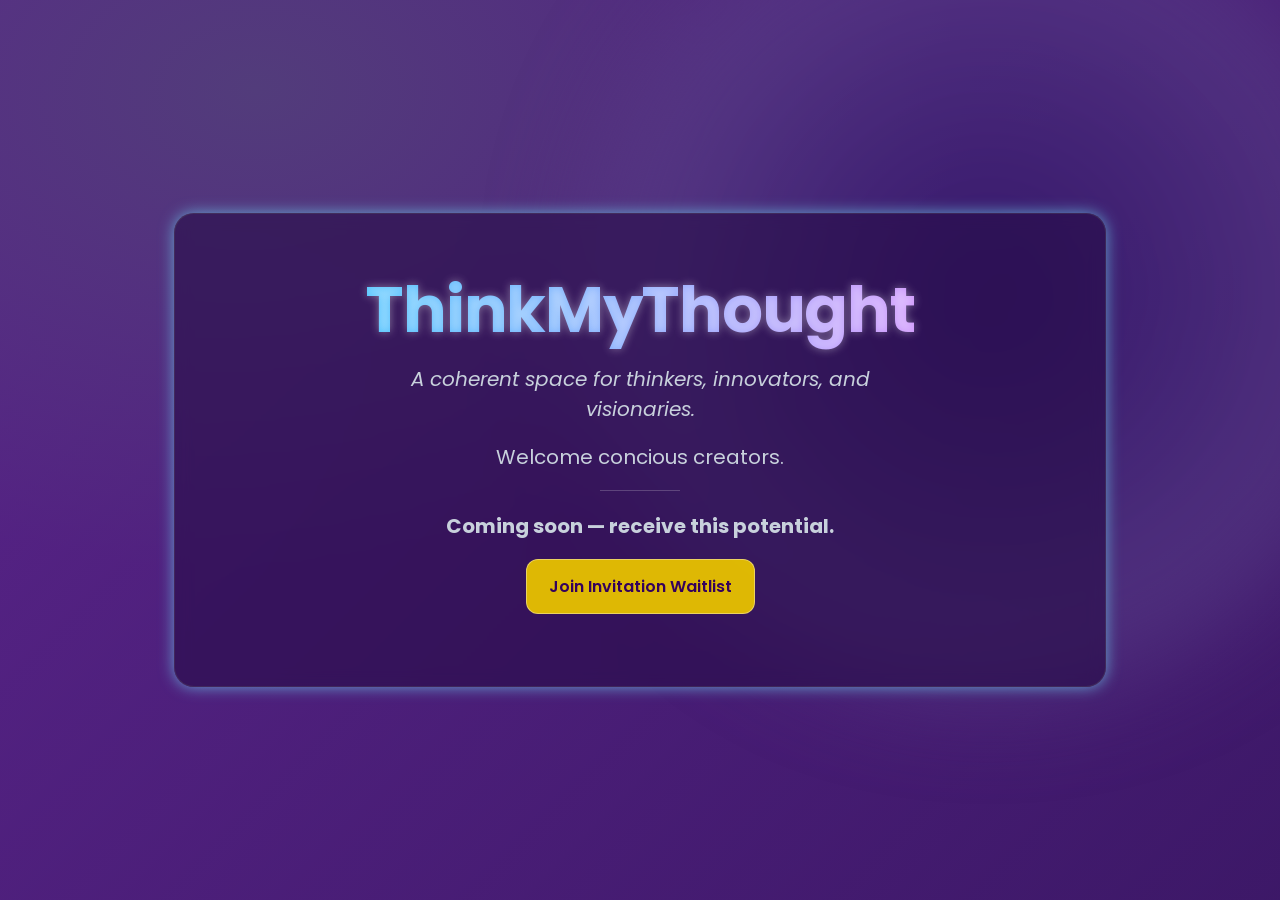
==== index.html @ 5a59f05a "Add files via upload" ====
<!doctype html>
<html lang="en">
<head>
  <meta charset="utf-8" />
  <meta name="viewport" content="width=device-width, initial-scale=1" />
  <title>ThinkMyThought — Coming Soon</title>
  <link href="https://fonts.googleapis.com/css2?family=Poppins:wght@400;500;600;700&display=swap" rel="stylesheet">

  <!-- Basic SEO -->
  <meta name="description" content="ThinkMyThought — An exclusive platform for thinkers, innovators, and visionaries. Early access is limited to the first 50 — by invitation only." />
  <meta name="robots" content="index,follow" />

  <!-- Social share -->
  <meta property="og:title" content="ThinkMyThought — Coming Soon" />
  <meta property="og:description" content="Early access is limited to the first 50 — by invitation only." />
  <meta property="og:type" content="website" />
  <meta property="og:image" content="https://i.postimg.cc/BbwH3PB2/TMT.png" /> <!-- Optional: add absolute URL to a preview image -->
  <meta property="og:image:alt" content="Image of ThinkMyThought">
  <meta property="og:url" content="" />

  <meta name="twitter:card" content="summary_large_image" />
  <meta name="twitter:title" content="ThinkMyThought — Coming Soon" />
  <meta name="twitter:description" content="Early access is limited to the first 50 — by invitation only." />
  <meta name="twitter:image" content="https://i.postimg.cc/Dyv9Dktw/Screen-Shot-2025-10-17-at-4-51-53-PM-Medium.jpg" />

  <style>
    :root{
      --bg1:#b157ff; --bg2:rgb(88, 48, 149); --text:#f6f7fb; --muted:#c8d1dc; --btn:#ffffff; --btnText:#0d1723; --btnHover:#e6e9ef;
    }
    *{box-sizing:border-box
    }
    html,body{height:100%}
    body{
      margin:0;
      font-family: 'Poppins', ui-sans-serif, system-ui, -apple-system, Segoe UI, Roboto, Helvetica, Arial, "Apple Color Emoji","Segoe UI Emoji";
      /*font-family: ui-sans-serif, system-ui, -apple-system, Segoe UI, Roboto, Helvetica, Arial, "Apple Color Emoji","Segoe UI Emoji";*/
      color:var(--text);
      background: radial-gradient(1200px 800px at 20% 10%, #523c7b 0%, rgba(47, 12, 81, 0.666) 60%),
                  linear-gradient(135deg, var(--bg1) 0%, var(--bg2) 100%);
      display:flex; align-items:center; justify-content:center;
    }
    .container{
      width:100%; max-width:980px; padding:24px;
    }
    .card{
      padding: clamp(28px, 6vw, 56px);
      border-radius: 20px;
      background: rgba(37, 12, 69, 0.572);
      backdrop-filter: blur(8px);
      border: 1px solid rgba(94, 94, 94, 0.278);
      box-shadow: 0 0 15px #6cc7ebc7;
      text-align:center;
      position: relative;
      z-index: 1;
    }
    h1{
      margin:0 0 14px; font-size: clamp(34px, 6vw, 64px); line-height:1.1; letter-spacing:-0.02em;
    }
    p.lead{
      margin:10px auto 18px; max-width: 44ch; font-size: clamp(16px, 2.5vw, 20px); color:var(--muted);
    }
    .divider{
      width: 80px; height:1px; background: rgba(255,255,255,0.2);
      margin: 16px auto 20px;
    }
    .cta{
      display:inline-block;
      padding:14px 22px;
      border-radius: 12px;
      color: rgb(52, 1, 92);
      background: rgba(231, 193, 2, 0.957);
      border: solid 0.5px rgba(255, 255, 255, 0.366);
      font-weight: 600;
      text-decoration: none;
      transition: transform .08s ease, background .2s ease, box-shadow .2s ease;
    }
    .cta:hover{ transform: translateY(-1px); color: rgb(255, 255, 255); filter: brightness(1.12) }
    .cta:active{ transform: translateY(0) }

    .foot{
      margin-top:24px; font-size:14px; color:var(--muted);
    }
    .foot a{ color:#cfe3ff; text-decoration:none }
    .foot a:hover{ text-decoration:underline }

    /* Accessibility prefers-reduced-motion */
    @media (prefers-reduced-motion:no-preference){
      .glow{
        position: absolute; inset: 0; overflow: hidden; pointer-events:none;
      }
      .glow::before{
        content:""; position:absolute; width:800px; height:800px; border-radius:50%;
        background: radial-gradient(closest-side, rgba(43, 19, 100, 0.704), rgba(93, 66, 139, 0.648));
        top:-110px; right:-110px; filter: blur(50px);
        animation: float 12s ease-in-out infinite alternate;

      }
      @keyframes float{
        0%{ transform: translateY(0) translateX(0) }
        100%{ transform: translateY(20px) translateX(-20px) }
      }
    }
    .gradient-text {
        background: linear-gradient(90deg, rgb(44, 206, 255), #ea85fc); 
        -webkit-background-clip: text;  
        -webkit-text-fill-color: transparent; 
        text-shadow: 0 0 10px rgba(255, 255, 255, 0.392);
        padding: 5px;
    }

  </style>
</head>
<body>
  <div class="glow" aria-hidden="true"></div>
  <main class="container">
    <section class="card" role="region" aria-label="Coming soon announcement">
      <h1 class="gradient-text">ThinkMyThought</h1>
      <p class="lead"><em>A coherent space for thinkers, innovators, and visionaries.</em></p>
      <p class="lead">Welcome concious creators.</p>
      <div class="divider" aria-hidden="true"></div>
      <p class="lead"><strong>Coming soon — receive this potential.</strong></p>

      <!-- Replace the href below with your Google Form link -->
      <p style="margin-top:18px">
        <!--<a class="cta" href="https://docs.google.com/forms/d/e/1FAIpQLSehWzH2MtpFh5lKI_5cXyWVTKaZggDwBN5LE76YoO-Uet309w/viewform" -->
            <a class="cta" href="https://forms.gle/6zV71tjEDRGp7ACj6"
          target="_blank" rel="noopener">
          Join Invitation Waitlist</a>
      </p>
    </section>
  </main>
</body>
</html>
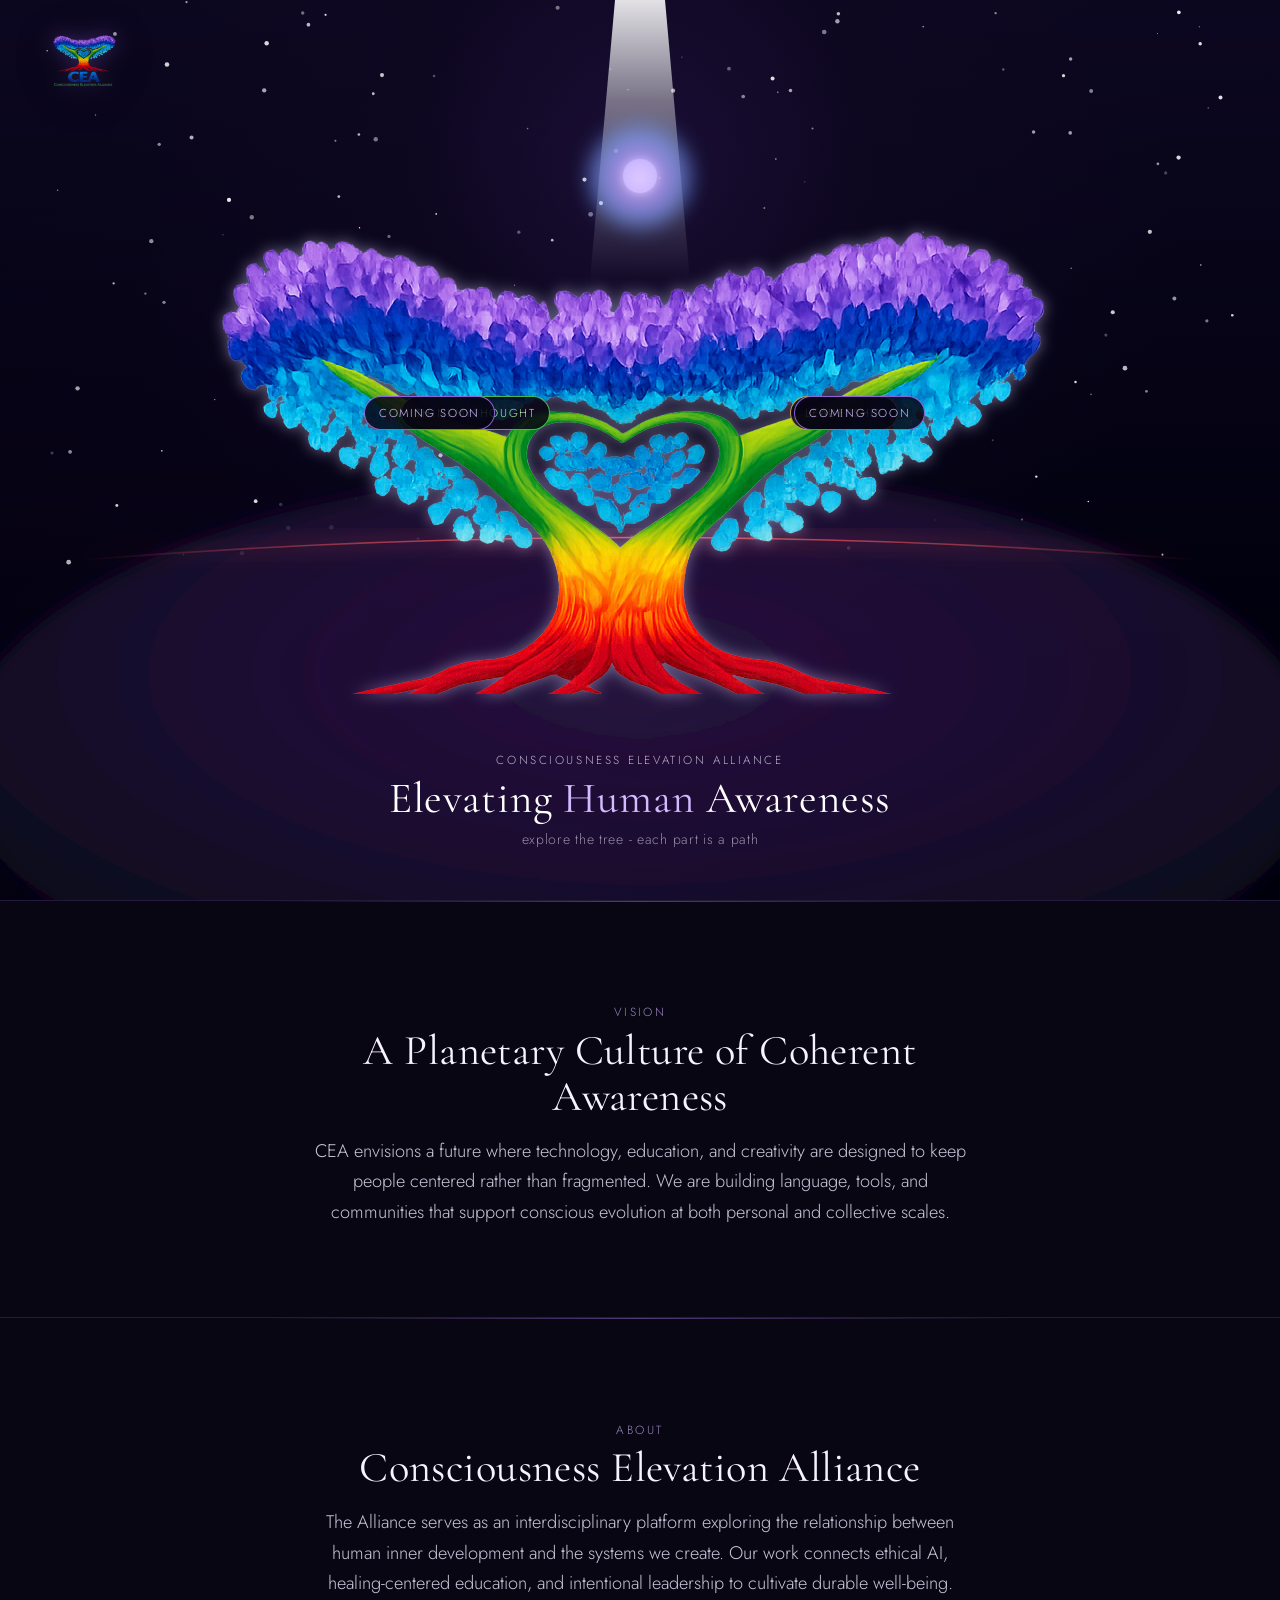
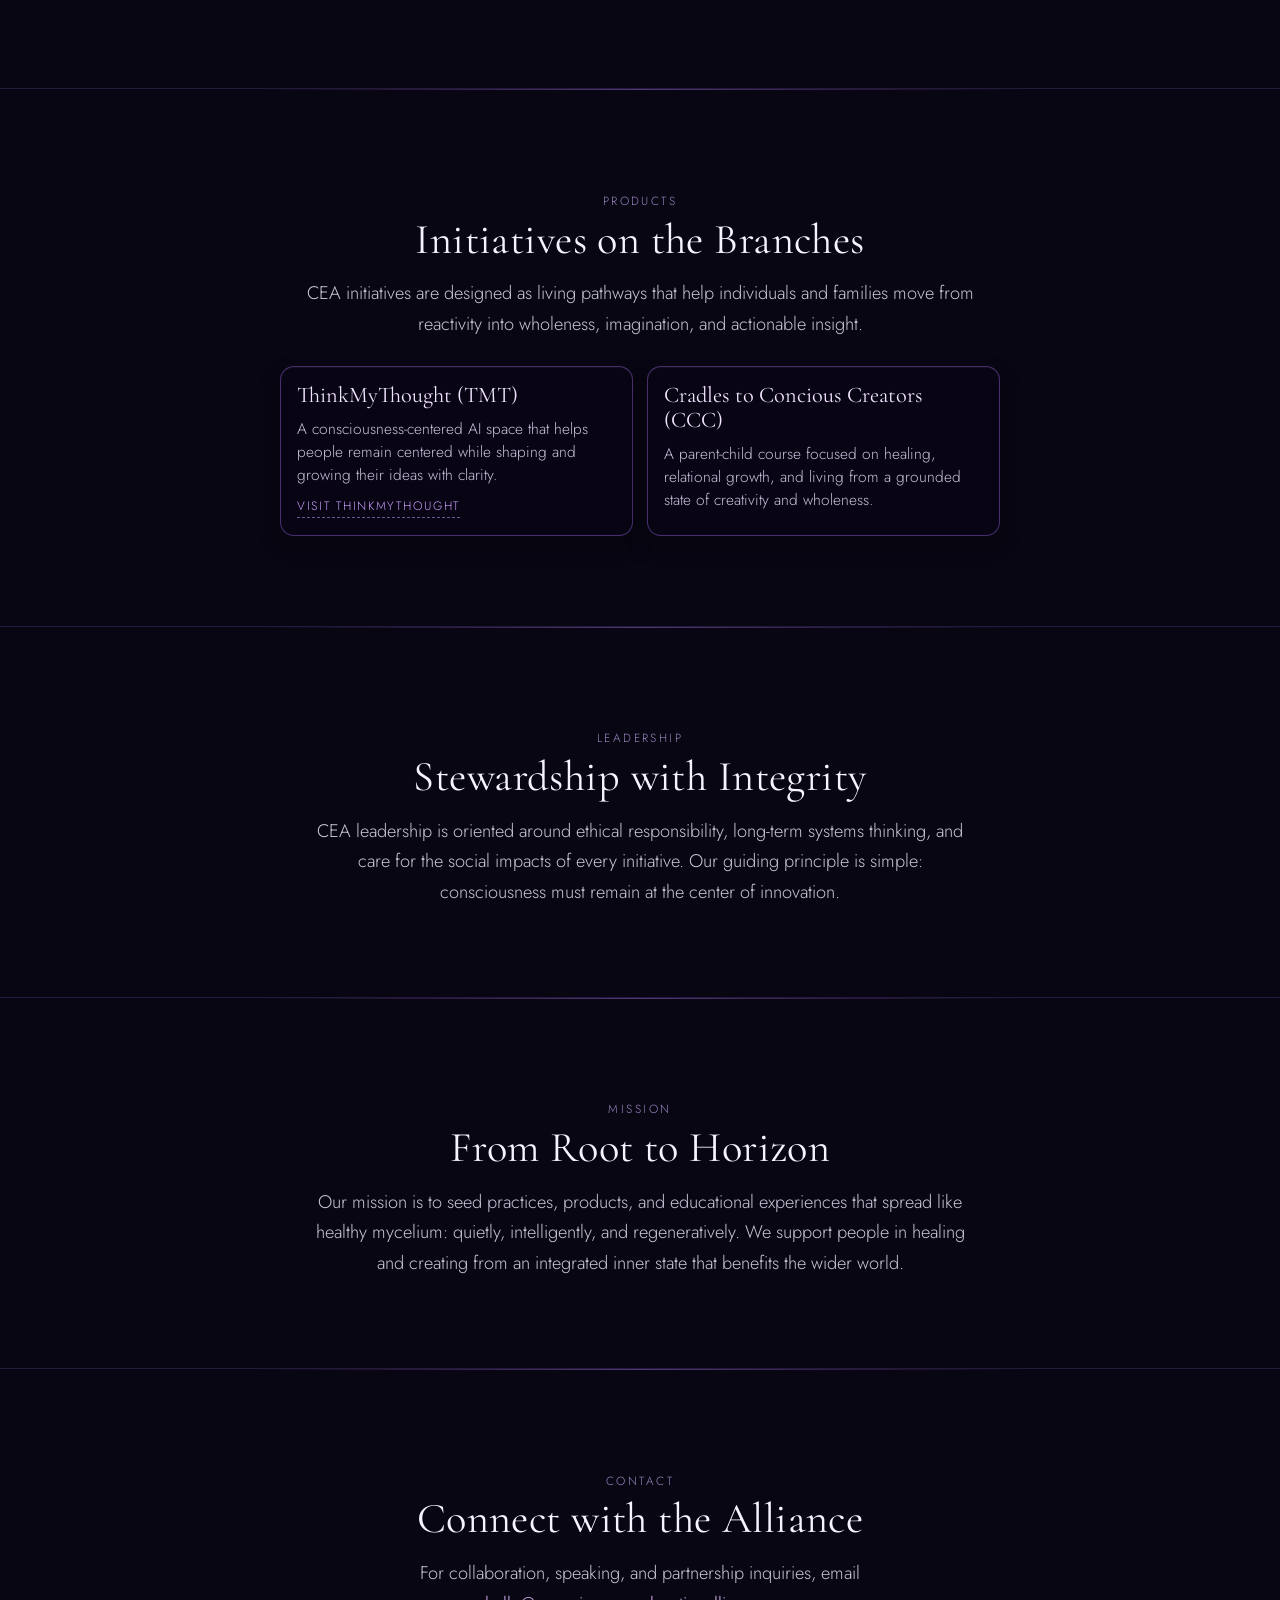
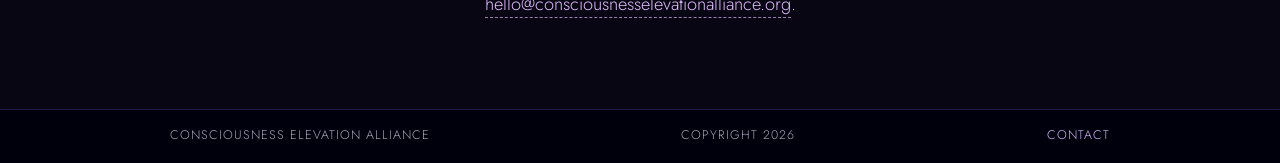
==== commit 9fbfee91: "Initial site commit" ====
--- a/index.html
+++ b/index.html
@@ -3,131 +3,905 @@
 <head>
   <meta charset="utf-8" />
   <meta name="viewport" content="width=device-width, initial-scale=1" />
-  <title>ThinkMyThought — Coming Soon</title>
-  <link href="https://fonts.googleapis.com/css2?family=Poppins:wght@400;500;600;700&display=swap" rel="stylesheet">
-
-  <!-- Basic SEO -->
-  <meta name="description" content="ThinkMyThought — An exclusive platform for thinkers, innovators, and visionaries. Early access is limited to the first 50 — by invitation only." />
+  <title>Consciousness Elevation Alliance</title>
+  <meta name="description" content="Consciousness Elevation Alliance - elevating human awareness through conscious systems, healing education, and ethical innovation." />
   <meta name="robots" content="index,follow" />
-
-  <!-- Social share -->
-  <meta property="og:title" content="ThinkMyThought — Coming Soon" />
-  <meta property="og:description" content="Early access is limited to the first 50 — by invitation only." />
-  <meta property="og:type" content="website" />
-  <meta property="og:image" content="https://i.postimg.cc/BbwH3PB2/TMT.png" /> <!-- Optional: add absolute URL to a preview image -->
-  <meta property="og:image:alt" content="Image of ThinkMyThought">
-  <meta property="og:url" content="" />
-
-  <meta name="twitter:card" content="summary_large_image" />
-  <meta name="twitter:title" content="ThinkMyThought — Coming Soon" />
-  <meta name="twitter:description" content="Early access is limited to the first 50 — by invitation only." />
-  <meta name="twitter:image" content="https://i.postimg.cc/Dyv9Dktw/Screen-Shot-2025-10-17-at-4-51-53-PM-Medium.jpg" />
-
+  <link rel="preconnect" href="https://fonts.googleapis.com" />
+  <link rel="preconnect" href="https://fonts.gstatic.com" crossorigin />
+  <link href="https://fonts.googleapis.com/css2?family=Cormorant+Garamond:wght@300;400;500&amp;family=Jost:wght@200;300;400&amp;display=swap" rel="stylesheet" />
   <style>
-    :root{
-      --bg1:#b157ff; --bg2:rgb(88, 48, 149); --text:#f6f7fb; --muted:#c8d1dc; --btn:#ffffff; --btnText:#0d1723; --btnHover:#e6e9ef;
-    }
-    *{box-sizing:border-box
-    }
-    html,body{height:100%}
-    body{
-      margin:0;
-      font-family: 'Poppins', ui-sans-serif, system-ui, -apple-system, Segoe UI, Roboto, Helvetica, Arial, "Apple Color Emoji","Segoe UI Emoji";
-      /*font-family: ui-sans-serif, system-ui, -apple-system, Segoe UI, Roboto, Helvetica, Arial, "Apple Color Emoji","Segoe UI Emoji";*/
-      color:var(--text);
-      background: radial-gradient(1200px 800px at 20% 10%, #523c7b 0%, rgba(47, 12, 81, 0.666) 60%),
-                  linear-gradient(135deg, var(--bg1) 0%, var(--bg2) 100%);
-      display:flex; align-items:center; justify-content:center;
-    }
-    .container{
-      width:100%; max-width:980px; padding:24px;
-    }
-    .card{
-      padding: clamp(28px, 6vw, 56px);
-      border-radius: 20px;
-      background: rgba(37, 12, 69, 0.572);
-      backdrop-filter: blur(8px);
-      border: 1px solid rgba(94, 94, 94, 0.278);
-      box-shadow: 0 0 15px #6cc7ebc7;
-      text-align:center;
+    :root {
+      --space-black: #00000c;
+      --space-purple: #0c0720;
+      --section-bg: #080612;
+      --text-soft: rgba(238, 234, 255, 0.84);
+      --text-dim: rgba(239, 235, 255, 0.58);
+      --label-purple: rgba(208, 178, 255, 0.74);
+      --line-soft: rgba(168, 122, 242, 0.36);
+      --tooltip-bg: rgba(6, 3, 18, 0.92);
+      --tooltip-border: rgba(162, 111, 245, 0.72);
+    }
+
+    * {
+      box-sizing: border-box;
+    }
+
+    html {
+      scroll-behavior: smooth;
+    }
+
+    body {
+      margin: 0;
+      color: #f7f5ff;
+      font-family: "Jost", "Segoe UI", sans-serif;
+      font-weight: 300;
+      background: var(--space-black);
+      overflow-x: hidden;
+    }
+
+    a {
+      color: inherit;
+      text-decoration: none;
+    }
+
+    .hero {
       position: relative;
+      min-height: 100svh;
+      background:
+        radial-gradient(circle at 50% 18%, rgba(38, 20, 70, 0.62) 0%, rgba(16, 8, 35, 0.48) 24%, rgba(0, 0, 12, 0) 56%),
+        radial-gradient(circle at 15% 82%, rgba(30, 8, 50, 0.2) 0%, rgba(0, 0, 12, 0) 44%),
+        linear-gradient(180deg, var(--space-purple) 0%, var(--space-black) 74%);
+      isolation: isolate;
+    }
+
+    .hero-svg {
+      position: absolute;
+      inset: 0;
+      width: 100%;
+      height: 100%;
+      display: block;
       z-index: 1;
     }
-    h1{
-      margin:0 0 14px; font-size: clamp(34px, 6vw, 64px); line-height:1.1; letter-spacing:-0.02em;
-    }
-    p.lead{
-      margin:10px auto 18px; max-width: 44ch; font-size: clamp(16px, 2.5vw, 20px); color:var(--muted);
-    }
-    .divider{
-      width: 80px; height:1px; background: rgba(255,255,255,0.2);
-      margin: 16px auto 20px;
-    }
-    .cta{
-      display:inline-block;
-      padding:14px 22px;
+
+    .hero-logo {
+      position: absolute;
+      left: clamp(0.9rem, 2.4vw, 1.7rem);
+      top: clamp(0.9rem, 2.2vw, 1.5rem);
+      width: clamp(74px, 10vw, 116px);
+      height: auto;
+      z-index: 7;
+      filter:
+        drop-shadow(0 0 10px rgba(170, 120, 255, 0.36))
+        drop-shadow(0 8px 22px rgba(0, 0, 0, 0.5));
+      opacity: 0.9;
+      pointer-events: none;
+      user-select: none;
+    }
+
+    #stars circle {
+      fill: #ffffff;
+    }
+
+    .star-twinkle {
+      animation: twinkle 5.2s ease-in-out infinite;
+    }
+
+    @keyframes twinkle {
+      0%,
+      100% {
+        opacity: 0.28;
+      }
+      50% {
+        opacity: 0.94;
+      }
+    }
+
+    .zone {
+      cursor: pointer;
+      outline: none;
+    }
+
+    .zone-hit {
+      fill: rgba(255, 255, 255, 0.001);
+      pointer-events: all;
+    }
+
+    .zone-ring {
+      fill: none;
+      stroke: var(--zone-color, #ffffff);
+      stroke-width: 2;
+      stroke-dasharray: 5 6;
+      opacity: 0;
+      transition: opacity 240ms ease;
+      pointer-events: none;
+    }
+
+    .zone-label {
+      font-family: "Jost", "Segoe UI", sans-serif;
+      font-size: 14px;
+      font-weight: 300;
+      letter-spacing: 0.24em;
+      fill: var(--zone-color, #ffffff);
+      opacity: 0;
+      transition: opacity 240ms ease;
+      pointer-events: none;
+      text-transform: uppercase;
+      text-anchor: middle;
+    }
+
+    .zone.is-active .zone-ring,
+    .zone.is-active .zone-label,
+    .zone:hover .zone-ring,
+    .zone:hover .zone-label,
+    .zone:focus-visible .zone-ring,
+    .zone:focus-visible .zone-label {
+      opacity: 0.95;
+    }
+
+    .zone-tooltip {
+      position: absolute;
+      z-index: 5;
+      width: min(280px, calc(100vw - 2rem));
+      padding: 0.72rem 0.85rem 0.86rem;
       border-radius: 12px;
-      color: rgb(52, 1, 92);
-      background: rgba(231, 193, 2, 0.957);
-      border: solid 0.5px rgba(255, 255, 255, 0.366);
-      font-weight: 600;
-      text-decoration: none;
-      transition: transform .08s ease, background .2s ease, box-shadow .2s ease;
-    }
-    .cta:hover{ transform: translateY(-1px); color: rgb(255, 255, 255); filter: brightness(1.12) }
-    .cta:active{ transform: translateY(0) }
-
-    .foot{
-      margin-top:24px; font-size:14px; color:var(--muted);
-    }
-    .foot a{ color:#cfe3ff; text-decoration:none }
-    .foot a:hover{ text-decoration:underline }
-
-    /* Accessibility prefers-reduced-motion */
-    @media (prefers-reduced-motion:no-preference){
-      .glow{
-        position: absolute; inset: 0; overflow: hidden; pointer-events:none;
-      }
-      .glow::before{
-        content:""; position:absolute; width:800px; height:800px; border-radius:50%;
-        background: radial-gradient(closest-side, rgba(43, 19, 100, 0.704), rgba(93, 66, 139, 0.648));
-        top:-110px; right:-110px; filter: blur(50px);
-        animation: float 12s ease-in-out infinite alternate;
-
-      }
-      @keyframes float{
-        0%{ transform: translateY(0) translateX(0) }
-        100%{ transform: translateY(20px) translateX(-20px) }
-      }
-    }
-    .gradient-text {
-        background: linear-gradient(90deg, rgb(44, 206, 255), #ea85fc); 
-        -webkit-background-clip: text;  
-        -webkit-text-fill-color: transparent; 
-        text-shadow: 0 0 10px rgba(255, 255, 255, 0.392);
-        padding: 5px;
-    }
-
+      border: 1px solid var(--tooltip-border);
+      background: var(--tooltip-bg);
+      box-shadow:
+        0 0 0 1px rgba(232, 214, 255, 0.08),
+        0 14px 34px rgba(0, 0, 0, 0.45);
+      backdrop-filter: blur(6px);
+      opacity: 0;
+      pointer-events: none;
+      transform: translate3d(-9999px, -9999px, 0);
+      transition: opacity 190ms ease;
+    }
+
+    .zone-tooltip.is-visible {
+      opacity: 1;
+    }
+
+    .zone-tooltip-title {
+      margin: 0;
+      color: #ead5ff;
+      font-size: 0.78rem;
+      letter-spacing: 0.2em;
+      text-transform: uppercase;
+    }
+
+    .zone-tooltip-copy {
+      margin: 0.42rem 0 0;
+      color: var(--text-soft);
+      font-size: 0.94rem;
+      line-height: 1.4;
+    }
+
+    .branch-pills {
+      position: absolute;
+      left: 50%;
+      top: 44%;
+      width: min(920px, 100%);
+      transform: translate(-50%, -50%);
+      z-index: 4;
+      pointer-events: none;
+    }
+
+    .branch-pill {
+      position: absolute;
+      display: inline-flex;
+      align-items: center;
+      justify-content: center;
+      min-height: 34px;
+      padding: 0 14px;
+      border-radius: 999px;
+      background: rgba(8, 5, 20, 0.86);
+      font-size: 0.72rem;
+      letter-spacing: 0.14em;
+      text-transform: uppercase;
+      white-space: nowrap;
+      pointer-events: auto;
+      transition:
+        transform 210ms ease,
+        box-shadow 210ms ease,
+        border-color 210ms ease;
+    }
+
+    .branch-pill:hover,
+    .branch-pill:focus-visible {
+      transform: translateY(-1px);
+      box-shadow: 0 8px 20px rgba(43, 26, 72, 0.42);
+      outline: none;
+    }
+
+    .pill-tmt {
+      left: 24%;
+      top: 30%;
+      border: 1px solid rgba(85, 204, 85, 0.88);
+      color: #abf3ab;
+    }
+
+    .pill-left-soon {
+      left: 20%;
+      top: 46%;
+      border: 1px solid rgba(174, 117, 255, 0.8);
+      color: #dbc4ff;
+    }
+
+    .pill-leadership {
+      right: 22%;
+      top: 32%;
+      border: 1px solid rgba(221, 170, 68, 0.9);
+      color: #f2d599;
+    }
+
+    .pill-right-soon {
+      right: 19%;
+      top: 48%;
+      border: 1px solid rgba(174, 117, 255, 0.8);
+      color: #dbc4ff;
+    }
+
+    .hero-copy {
+      position: absolute;
+      left: 50%;
+      bottom: clamp(1.5rem, 5vw, 3.2rem);
+      width: min(900px, calc(100vw - 2rem));
+      text-align: center;
+      transform: translateX(-50%);
+      z-index: 4;
+    }
+
+    .hero-kicker {
+      margin: 0;
+      color: rgba(238, 232, 255, 0.76);
+      font-size: 0.73rem;
+      font-weight: 300;
+      letter-spacing: 0.22em;
+      text-transform: uppercase;
+    }
+
+    .hero-title {
+      margin: 0.46rem 0 0;
+      font-family: "Cormorant Garamond", "Times New Roman", serif;
+      font-weight: 400;
+      font-size: clamp(2rem, 5.4vw, 2.7rem);
+      letter-spacing: 0.02em;
+      color: #ffffff;
+      line-height: 1.05;
+    }
+
+    .hero-title-accent {
+      color: #d4bbff;
+    }
+
+    .hero-hint {
+      margin: 0.48rem 0 0;
+      color: var(--text-dim);
+      font-size: 0.88rem;
+      letter-spacing: 0.05em;
+      text-transform: lowercase;
+    }
+
+    .mobile-tree-menu {
+      display: none;
+      position: absolute;
+      left: 0;
+      right: 0;
+      bottom: 0;
+      z-index: 6;
+      padding: 0.8rem 0.8rem 1rem;
+      background: linear-gradient(180deg, rgba(0, 0, 12, 0), rgba(0, 0, 12, 0.84) 28%, rgba(0, 0, 12, 0.92) 100%);
+      overflow-x: auto;
+      gap: 0.6rem;
+      justify-content: flex-start;
+      scrollbar-width: thin;
+    }
+
+    .mobile-tree-menu a {
+      flex: 0 0 auto;
+      display: inline-flex;
+      align-items: center;
+      justify-content: center;
+      min-height: 34px;
+      padding: 0 11px;
+      border-radius: 999px;
+      border: 1px solid rgba(186, 136, 255, 0.62);
+      background: rgba(10, 5, 22, 0.88);
+      color: #e4ccff;
+      font-size: 0.68rem;
+      font-weight: 300;
+      letter-spacing: 0.2em;
+      text-transform: uppercase;
+      white-space: nowrap;
+    }
+
+    main {
+      position: relative;
+      z-index: 2;
+      background: var(--section-bg);
+    }
+
+    .content-section {
+      position: relative;
+      padding: clamp(3.6rem, 8vw, 6.6rem) 1.25rem clamp(3.2rem, 7vw, 6rem);
+      border-top: 1px solid rgba(130, 88, 201, 0.24);
+      opacity: 0;
+      transform: translateY(22px);
+      transition:
+        opacity 560ms ease,
+        transform 560ms ease;
+    }
+
+    .content-section::before {
+      content: "";
+      position: absolute;
+      left: 50%;
+      top: 0;
+      width: min(760px, calc(100vw - 2rem));
+      height: 1px;
+      transform: translateX(-50%);
+      background: linear-gradient(90deg, rgba(182, 128, 255, 0), rgba(182, 128, 255, 0.42), rgba(182, 128, 255, 0));
+    }
+
+    .content-section.is-visible {
+      opacity: 1;
+      transform: translateY(0);
+    }
+
+    .section-inner {
+      max-width: 720px;
+      margin: 0 auto;
+      text-align: center;
+    }
+
+    .section-label {
+      margin: 0;
+      color: var(--label-purple);
+      font-size: 0.74rem;
+      font-weight: 300;
+      letter-spacing: 0.21em;
+      text-transform: uppercase;
+    }
+
+    .section-heading {
+      margin: 0.48rem 0 0;
+      font-family: "Cormorant Garamond", "Times New Roman", serif;
+      font-size: clamp(2rem, 4.1vw, 2.65rem);
+      font-weight: 400;
+      letter-spacing: 0.01em;
+      color: #f7f2ff;
+      line-height: 1.08;
+    }
+
+    .section-copy {
+      margin: 1rem auto 0;
+      color: var(--text-soft);
+      max-width: 42rem;
+      font-size: clamp(1.02rem, 2.2vw, 1.14rem);
+      line-height: 1.68;
+    }
+
+    .products-grid {
+      margin-top: 1.65rem;
+      display: grid;
+      grid-template-columns: repeat(2, minmax(0, 1fr));
+      gap: 0.9rem;
+      text-align: left;
+    }
+
+    .product-card {
+      border: 1px solid rgba(157, 108, 234, 0.42);
+      background: rgba(9, 5, 21, 0.78);
+      border-radius: 14px;
+      padding: 1rem 1rem 1.08rem;
+      box-shadow:
+        inset 0 1px 0 rgba(255, 255, 255, 0.04),
+        0 10px 22px rgba(0, 0, 0, 0.28);
+    }
+
+    .product-card h3 {
+      margin: 0;
+      font-family: "Cormorant Garamond", "Times New Roman", serif;
+      font-weight: 400;
+      color: #f2e4ff;
+      font-size: 1.4rem;
+      line-height: 1.1;
+    }
+
+    .product-card p {
+      margin: 0.58rem 0 0;
+      color: rgba(236, 230, 255, 0.84);
+      font-size: 0.97rem;
+      line-height: 1.5;
+    }
+
+    .product-link {
+      display: inline-block;
+      margin-top: 0.66rem;
+      color: #caa1ff;
+      font-size: 0.76rem;
+      letter-spacing: 0.14em;
+      text-transform: uppercase;
+      border-bottom: 1px dashed rgba(206, 161, 255, 0.54);
+      padding-bottom: 0.1rem;
+    }
+
+    .contact-link {
+      color: #e0bbff;
+      border-bottom: 1px dashed rgba(224, 187, 255, 0.68);
+    }
+
+    footer {
+      background: var(--space-black);
+      border-top: 1px solid rgba(117, 74, 191, 0.32);
+      padding: 1rem 1.2rem 1.2rem;
+    }
+
+    .footer-inner {
+      max-width: 940px;
+      margin: 0 auto;
+      display: flex;
+      gap: 0.5rem;
+      align-items: center;
+      justify-content: space-between;
+      flex-wrap: wrap;
+      color: rgba(236, 229, 255, 0.72);
+      font-size: 0.78rem;
+      letter-spacing: 0.08em;
+      text-transform: uppercase;
+    }
+
+    .footer-inner a {
+      color: #d8b6ff;
+    }
+
+    @media (max-width: 980px) {
+      .branch-pills {
+        top: 43%;
+      }
+
+      .pill-tmt {
+        left: 18%;
+      }
+
+      .pill-left-soon {
+        left: 12%;
+      }
+
+      .pill-leadership {
+        right: 16%;
+      }
+
+      .pill-right-soon {
+        right: 11%;
+      }
+    }
+
+    @media (max-width: 860px) {
+      .mobile-tree-menu {
+        display: flex;
+      }
+
+      .branch-pills {
+        display: none;
+      }
+
+      .zone-tooltip {
+        display: none;
+      }
+
+      .zone {
+        pointer-events: none;
+      }
+
+      .hero-copy {
+        bottom: 5.5rem;
+      }
+
+      .hero-title {
+        font-size: clamp(1.7rem, 8vw, 2.2rem);
+      }
+    }
+
+    @media (max-width: 760px) {
+      .products-grid {
+        grid-template-columns: 1fr;
+      }
+    }
+
+    @media (prefers-reduced-motion: reduce) {
+      html {
+        scroll-behavior: auto;
+      }
+
+      .star-twinkle,
+      .content-section,
+      .zone-ring,
+      .zone-label,
+      .branch-pill,
+      .zone-tooltip {
+        animation: none !important;
+        transition: none !important;
+      }
+    }
   </style>
 </head>
 <body>
-  <div class="glow" aria-hidden="true"></div>
-  <main class="container">
-    <section class="card" role="region" aria-label="Coming soon announcement">
-      <h1 class="gradient-text">ThinkMyThought</h1>
-      <p class="lead"><em>A coherent space for thinkers, innovators, and visionaries.</em></p>
-      <p class="lead">Welcome concious creators.</p>
-      <div class="divider" aria-hidden="true"></div>
-      <p class="lead"><strong>Coming soon — receive this potential.</strong></p>
-
-      <!-- Replace the href below with your Google Form link -->
-      <p style="margin-top:18px">
-        <!--<a class="cta" href="https://docs.google.com/forms/d/e/1FAIpQLSehWzH2MtpFh5lKI_5cXyWVTKaZggDwBN5LE76YoO-Uet309w/viewform" -->
-            <a class="cta" href="https://forms.gle/6zV71tjEDRGp7ACj6"
-          target="_blank" rel="noopener">
-          Join Invitation Waitlist</a>
-      </p>
+  <section class="hero" id="top" aria-label="Consciousness tree navigation">
+    <img class="hero-logo" src="CEA_logo.png" alt="Consciousness Elevation Alliance logo" />
+    <svg class="hero-svg" viewBox="0 0 1200 900" role="img" aria-label="Cosmic tree representing Consciousness Elevation Alliance">
+      <defs>
+        <linearGradient id="beam-gradient" x1="0" y1="0" x2="0" y2="1">
+          <stop offset="0" stop-color="#ffffff" stop-opacity="0.88" />
+          <stop offset="0.36" stop-color="#ffffff" stop-opacity="0.42" />
+          <stop offset="1" stop-color="#ffffff" stop-opacity="0" />
+        </linearGradient>
+        <radialGradient id="earth-gradient" cx="50%" cy="35%" r="72%">
+          <stop offset="0" stop-color="#351a52" stop-opacity="0.68" />
+          <stop offset="0.52" stop-color="#1a0d30" stop-opacity="0.88" />
+          <stop offset="1" stop-color="#080310" stop-opacity="0.98" />
+        </radialGradient>
+        <linearGradient id="horizon-gradient" x1="0" y1="0" x2="1" y2="0">
+          <stop offset="0" stop-color="#ff3f57" stop-opacity="0" />
+          <stop offset="0.2" stop-color="#ff5a62" stop-opacity="0.44" />
+          <stop offset="0.5" stop-color="#ff5867" stop-opacity="0.86" />
+          <stop offset="0.8" stop-color="#ff5a62" stop-opacity="0.44" />
+          <stop offset="1" stop-color="#ff3f57" stop-opacity="0" />
+        </linearGradient>
+        <radialGradient id="crown-gradient" cx="50%" cy="52%" r="62%">
+          <stop offset="0" stop-color="#f7ebff" stop-opacity="0.98" />
+          <stop offset="0.36" stop-color="#b08fff" stop-opacity="0.86" />
+          <stop offset="0.72" stop-color="#6ca8ff" stop-opacity="0.68" />
+          <stop offset="1" stop-color="#6f5cff" stop-opacity="0" />
+        </radialGradient>
+        <filter id="soft-blur" x="-40%" y="-40%" width="180%" height="180%">
+          <feGaussianBlur stdDeviation="10" />
+        </filter>
+        <filter id="orb-glow" x="-80%" y="-80%" width="260%" height="260%">
+          <feGaussianBlur stdDeviation="4" result="blur" />
+          <feMerge>
+            <feMergeNode in="blur" />
+            <feMergeNode in="SourceGraphic" />
+          </feMerge>
+        </filter>
+        <filter id="tree-image-glow" x="-28%" y="-35%" width="156%" height="190%">
+          <feDropShadow dx="0" dy="0" stdDeviation="8" flood-color="#29ceff" flood-opacity="0.36" />
+          <feDropShadow dx="0" dy="0" stdDeviation="6" flood-color="#ff4358" flood-opacity="0.28" />
+        </filter>
+      </defs>
+
+      <g id="stars"></g>
+
+      <path d="M575 0 L625 0 L650 280 L550 280 Z" fill="url(#beam-gradient)" />
+      <ellipse cx="600" cy="760" rx="680" ry="290" fill="url(#earth-gradient)" filter="url(#soft-blur)" />
+      <path d="M40 560 Q600 515 1160 560" stroke="url(#horizon-gradient)" stroke-width="4" fill="none" filter="url(#soft-blur)" />
+      <path d="M40 560 Q600 515 1160 560" stroke="url(#horizon-gradient)" stroke-width="1.6" fill="none" />
+
+      <g id="hero-tree" aria-hidden="true">
+        <image href="tree_reference_only.png" x="110" y="154" width="980" height="540" preserveAspectRatio="xMidYMid meet" filter="url(#tree-image-glow)" />
+      </g>
+
+      <circle cx="600" cy="176" r="17" fill="#f5ebff" filter="url(#orb-glow)" />
+      <circle cx="600" cy="176" r="52" fill="url(#crown-gradient)" opacity="0.9" filter="url(#soft-blur)" />
+
+      <g class="zone" data-target="vision" data-title="Vision" data-description="The purple canopy holds CEA's highest view of awakened systems and collective flourishing." style="--zone-color:#cc99ff" tabindex="0" role="button" aria-label="Open Vision section">
+        <ellipse class="zone-hit" cx="600" cy="258" rx="224" ry="154" />
+        <ellipse class="zone-ring" cx="600" cy="258" rx="234" ry="164" />
+        <text class="zone-label" x="600" y="128">Vision</text>
+      </g>
+
+      <g class="zone" data-target="about" data-title="About" data-description="The trunk carries steady white light from crown to roots, grounding CEA's foundation." style="--zone-color:#ffaa33" tabindex="0" role="button" aria-label="Open About section">
+        <rect class="zone-hit" x="556" y="316" width="88" height="286" rx="44" />
+        <rect class="zone-ring" x="548" y="308" width="104" height="302" rx="52" />
+        <text class="zone-label" x="600" y="456">About</text>
+      </g>
+
+      <g class="zone" data-target="products" data-title="Products" data-description="The left branch represents living products like ThinkMyThought and emerging initiatives." style="--zone-color:#55cc55" tabindex="0" role="button" aria-label="Open Products section">
+        <ellipse class="zone-hit" cx="448" cy="330" rx="178" ry="126" />
+        <ellipse class="zone-ring" cx="448" cy="330" rx="188" ry="136" />
+        <text class="zone-label" x="356" y="238">Products</text>
+      </g>
+
+      <g class="zone" data-target="leadership" data-title="Leadership" data-description="The right branch reflects leadership, stewardship, and aligned guidance." style="--zone-color:#ddaa44" tabindex="0" role="button" aria-label="Open Leadership section">
+        <ellipse class="zone-hit" cx="752" cy="330" rx="178" ry="126" />
+        <ellipse class="zone-ring" cx="752" cy="330" rx="188" ry="136" />
+        <text class="zone-label" x="842" y="238">Leadership</text>
+      </g>
+
+      <g class="zone" data-target="mission" data-title="Mission" data-description="The roots map how consciousness spreads outward through healing, family, and culture." style="--zone-color:#ff6633" tabindex="0" role="button" aria-label="Open Mission section">
+        <ellipse class="zone-hit" cx="600" cy="694" rx="372" ry="126" />
+        <ellipse class="zone-ring" cx="600" cy="694" rx="386" ry="138" />
+        <text class="zone-label" x="600" y="750">Mission</text>
+      </g>
+    </svg>
+
+    <div class="branch-pills" aria-label="Branch initiatives">
+      <a class="branch-pill pill-tmt" href="https://thinkmythought.com" target="_blank" rel="noopener noreferrer">ThinkMyThought</a>
+      <span class="branch-pill pill-left-soon">Coming Soon</span>
+      <a class="branch-pill pill-leadership" href="#leadership">Leadership</a>
+      <span class="branch-pill pill-right-soon">Coming Soon</span>
+    </div>
+
+    <div class="zone-tooltip" id="zone-tooltip" aria-hidden="true">
+      <p class="zone-tooltip-title" id="zone-tooltip-title"></p>
+      <p class="zone-tooltip-copy" id="zone-tooltip-copy"></p>
+    </div>
+
+    <div class="hero-copy">
+      <p class="hero-kicker">Consciousness Elevation Alliance</p>
+      <h1 class="hero-title">Elevating <span class="hero-title-accent">Human</span> Awareness</h1>
+      <p class="hero-hint">explore the tree - each part is a path</p>
+    </div>
+
+    <nav class="mobile-tree-menu" aria-label="Section navigation">
+      <a href="#vision">Vision</a>
+      <a href="#about">About</a>
+      <a href="#products">Products</a>
+      <a href="#leadership">Leadership</a>
+      <a href="#mission">Mission</a>
+      <a href="#contact">Contact</a>
+    </nav>
+  </section>
+
+  <main>
+    <section class="content-section reveal" id="vision">
+      <div class="section-inner">
+        <p class="section-label">Vision</p>
+        <h2 class="section-heading">A Planetary Culture of Coherent Awareness</h2>
+        <p class="section-copy">
+          CEA envisions a future where technology, education, and creativity are designed to keep people centered rather than fragmented. We are building language, tools, and communities that support conscious evolution at both personal and collective scales.
+        </p>
+      </div>
+    </section>
+
+    <section class="content-section reveal" id="about">
+      <div class="section-inner">
+        <p class="section-label">About</p>
+        <h2 class="section-heading">Consciousness Elevation Alliance</h2>
+        <p class="section-copy">
+          The Alliance serves as an interdisciplinary platform exploring the relationship between human inner development and the systems we create. Our work connects ethical AI, healing-centered education, and intentional leadership to cultivate durable well-being.
+        </p>
+      </div>
+    </section>
+
+    <section class="content-section reveal" id="products">
+      <div class="section-inner">
+        <p class="section-label">Products</p>
+        <h2 class="section-heading">Initiatives on the Branches</h2>
+        <p class="section-copy">
+          CEA initiatives are designed as living pathways that help individuals and families move from reactivity into wholeness, imagination, and actionable insight.
+        </p>
+        <div class="products-grid">
+          <article class="product-card">
+            <h3>ThinkMyThought (TMT)</h3>
+            <p>
+              A consciousness-centered AI space that helps people remain centered while shaping and growing their ideas with clarity.
+            </p>
+            <a class="product-link" href="https://thinkmythought.com" target="_blank" rel="noopener noreferrer">Visit ThinkMyThought</a>
+          </article>
+          <article class="product-card">
+            <h3>Cradles to Concious Creators (CCC)</h3>
+            <p>
+              A parent-child course focused on healing, relational growth, and living from a grounded state of creativity and wholeness.
+            </p>
+          </article>
+        </div>
+      </div>
+    </section>
+
+    <section class="content-section reveal" id="leadership">
+      <div class="section-inner">
+        <p class="section-label">Leadership</p>
+        <h2 class="section-heading">Stewardship with Integrity</h2>
+        <p class="section-copy">
+          CEA leadership is oriented around ethical responsibility, long-term systems thinking, and care for the social impacts of every initiative. Our guiding principle is simple: consciousness must remain at the center of innovation.
+        </p>
+      </div>
+    </section>
+
+    <section class="content-section reveal" id="mission">
+      <div class="section-inner">
+        <p class="section-label">Mission</p>
+        <h2 class="section-heading">From Root to Horizon</h2>
+        <p class="section-copy">
+          Our mission is to seed practices, products, and educational experiences that spread like healthy mycelium: quietly, intelligently, and regeneratively. We support people in healing and creating from an integrated inner state that benefits the wider world.
+        </p>
+      </div>
+    </section>
+
+    <section class="content-section reveal" id="contact">
+      <div class="section-inner">
+        <p class="section-label">Contact</p>
+        <h2 class="section-heading">Connect with the Alliance</h2>
+        <p class="section-copy">
+          For collaboration, speaking, and partnership inquiries, email
+          <a class="contact-link" href="mailto:hello@consciousnesselevationalliance.org">hello@consciousnesselevationalliance.org</a>.
+        </p>
+      </div>
     </section>
   </main>
+
+  <footer>
+    <div class="footer-inner">
+      <span>Consciousness Elevation Alliance</span>
+      <span id="footer-year"></span>
+      <a href="#contact">Contact</a>
+    </div>
+  </footer>
+
+  <script>
+    (function () {
+      const starsGroup = document.getElementById("stars");
+      const tooltip = document.getElementById("zone-tooltip");
+      const tooltipTitle = document.getElementById("zone-tooltip-title");
+      const tooltipCopy = document.getElementById("zone-tooltip-copy");
+      const zones = Array.from(document.querySelectorAll(".zone"));
+      const pulseRoots = Array.from(document.querySelectorAll(".pulse-root"));
+      const revealSections = Array.from(document.querySelectorAll(".reveal"));
+      const footerYear = document.getElementById("footer-year");
+      const reduceMotion = window.matchMedia("(prefers-reduced-motion: reduce)").matches;
+
+      footerYear.textContent = "Copyright " + new Date().getFullYear();
+
+      const starCount = window.matchMedia("(max-width: 700px)").matches ? 88 : 145;
+      for (let i = 0; i < starCount; i += 1) {
+        const star = document.createElementNS("http://www.w3.org/2000/svg", "circle");
+        const x = Math.random() * 1200;
+        const y = Math.random() * 570;
+        const r = 0.5 + Math.random() * 1.9;
+        const opacity = 0.22 + Math.random() * 0.7;
+        star.setAttribute("cx", x.toFixed(2));
+        star.setAttribute("cy", y.toFixed(2));
+        star.setAttribute("r", r.toFixed(2));
+        star.setAttribute("opacity", opacity.toFixed(2));
+        if (i % 8 === 0) {
+          star.classList.add("star-twinkle");
+          star.style.animationDelay = (Math.random() * 4).toFixed(2) + "s";
+          star.style.animationDuration = (3.6 + Math.random() * 4.4).toFixed(2) + "s";
+        }
+        starsGroup.appendChild(star);
+      }
+
+      function clamp(value, min, max) {
+        return Math.max(min, Math.min(max, value));
+      }
+
+      function showTooltip(zone, x, y) {
+        if (window.matchMedia("(max-width: 860px)").matches) {
+          return;
+        }
+        tooltipTitle.textContent = zone.dataset.title || "";
+        tooltipCopy.textContent = zone.dataset.description || "";
+        const tooltipWidth = tooltip.offsetWidth || 280;
+        const tooltipHeight = tooltip.offsetHeight || 92;
+        const offset = 16;
+        const left = clamp(x + offset, 8, window.innerWidth - tooltipWidth - 8);
+        const top = clamp(y - tooltipHeight - offset, 8, window.innerHeight - tooltipHeight - 8);
+        tooltip.style.transform = "translate3d(" + left + "px," + top + "px,0)";
+        tooltip.classList.add("is-visible");
+        tooltip.setAttribute("aria-hidden", "false");
+      }
+
+      function hideTooltip() {
+        tooltip.classList.remove("is-visible");
+        tooltip.setAttribute("aria-hidden", "true");
+      }
+
+      function getZoneCenter(zone) {
+        const box = zone.getBoundingClientRect();
+        return {
+          x: box.left + box.width / 2,
+          y: box.top + box.height / 2
+        };
+      }
+
+      function activateZone(zone) {
+        zones.forEach((entry) => entry.classList.remove("is-active"));
+        zone.classList.add("is-active");
+      }
+
+      function resetZone() {
+        zones.forEach((entry) => entry.classList.remove("is-active"));
+      }
+
+      function scrollToTarget(id) {
+        const target = document.getElementById(id);
+        if (!target) {
+          return;
+        }
+        target.scrollIntoView({ behavior: "smooth", block: "start" });
+      }
+
+      zones.forEach((zone) => {
+        zone.addEventListener("mouseenter", (event) => {
+          activateZone(zone);
+          showTooltip(zone, event.clientX, event.clientY);
+        });
+
+        zone.addEventListener("mousemove", (event) => {
+          showTooltip(zone, event.clientX, event.clientY);
+        });
+
+        zone.addEventListener("mouseleave", () => {
+          resetZone();
+          hideTooltip();
+        });
+
+        zone.addEventListener("focus", () => {
+          activateZone(zone);
+          const center = getZoneCenter(zone);
+          showTooltip(zone, center.x, center.y);
+        });
+
+        zone.addEventListener("blur", () => {
+          resetZone();
+          hideTooltip();
+        });
+
+        zone.addEventListener("click", (event) => {
+          event.preventDefault();
+          scrollToTarget(zone.dataset.target);
+        });
+
+        zone.addEventListener("keydown", (event) => {
+          if (event.key === "Enter" || event.key === " ") {
+            event.preventDefault();
+            scrollToTarget(zone.dataset.target);
+          }
+        });
+      });
+
+      document.querySelectorAll("a[href^='#']").forEach((anchor) => {
+        anchor.addEventListener("click", (event) => {
+          const id = anchor.getAttribute("href").slice(1);
+          if (!id) {
+            return;
+          }
+          const target = document.getElementById(id);
+          if (!target) {
+            return;
+          }
+          event.preventDefault();
+          scrollToTarget(id);
+        });
+      });
+
+      if (!reduceMotion && pulseRoots.length) {
+        const animatePulse = (timestamp) => {
+          const base = 0.36 + Math.sin(timestamp / 980) * 0.15 + Math.sin(timestamp / 2700) * 0.07;
+          pulseRoots.forEach((root, index) => {
+            const variation = Math.sin(timestamp / 830 + index * 0.62) * 0.1;
+            const value = clamp(base + variation, 0.18, 0.82);
+            root.style.opacity = value.toFixed(3);
+          });
+          window.requestAnimationFrame(animatePulse);
+        };
+        window.requestAnimationFrame(animatePulse);
+      }
+
+      if ("IntersectionObserver" in window) {
+        const observer = new IntersectionObserver(
+          (entries, entryObserver) => {
+            entries.forEach((entry) => {
+              if (entry.isIntersecting) {
+                entry.target.classList.add("is-visible");
+                entryObserver.unobserve(entry.target);
+              }
+            });
+          },
+          {
+            threshold: 0.2,
+            rootMargin: "0px 0px -5% 0px"
+          }
+        );
+        revealSections.forEach((section) => observer.observe(section));
+      } else {
+        revealSections.forEach((section) => section.classList.add("is-visible"));
+      }
+
+      if (reduceMotion) {
+        revealSections.forEach((section) => section.classList.add("is-visible"));
+      }
+    })();
+  </script>
 </body>
 </html>
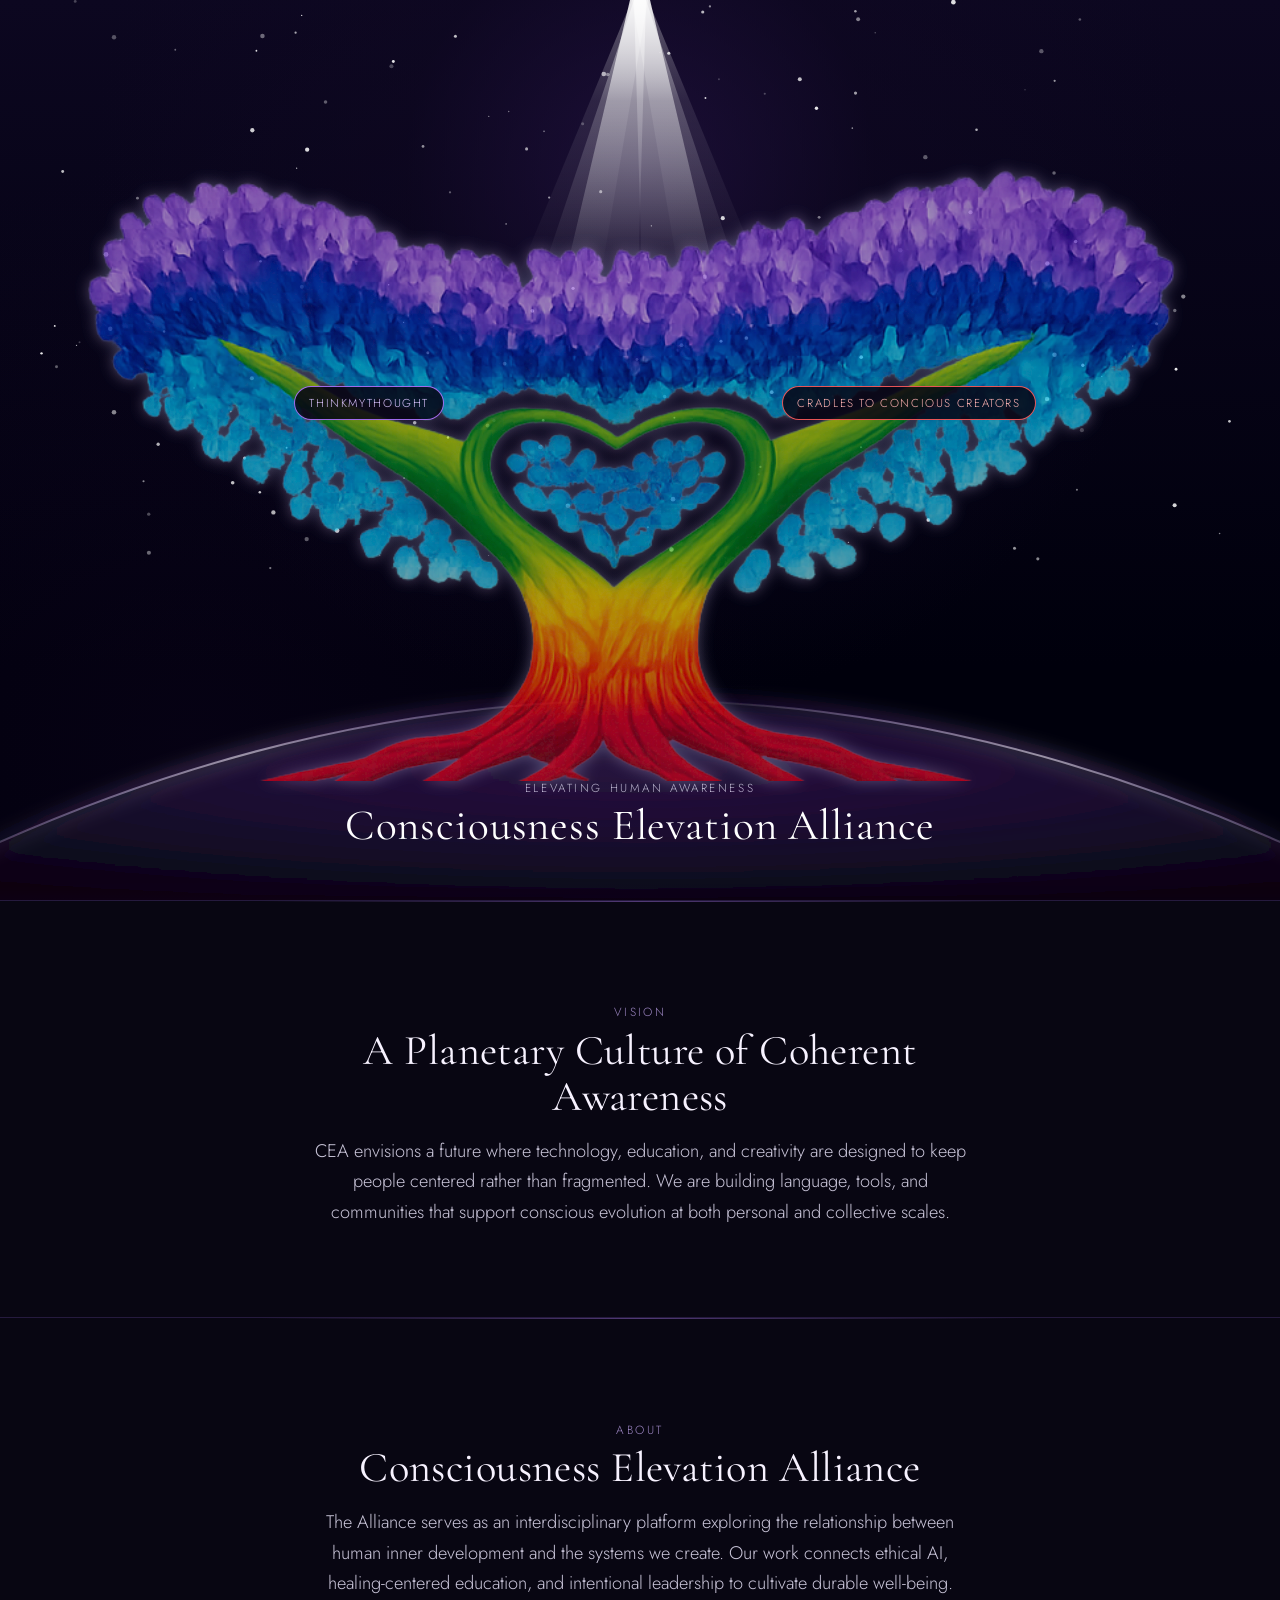
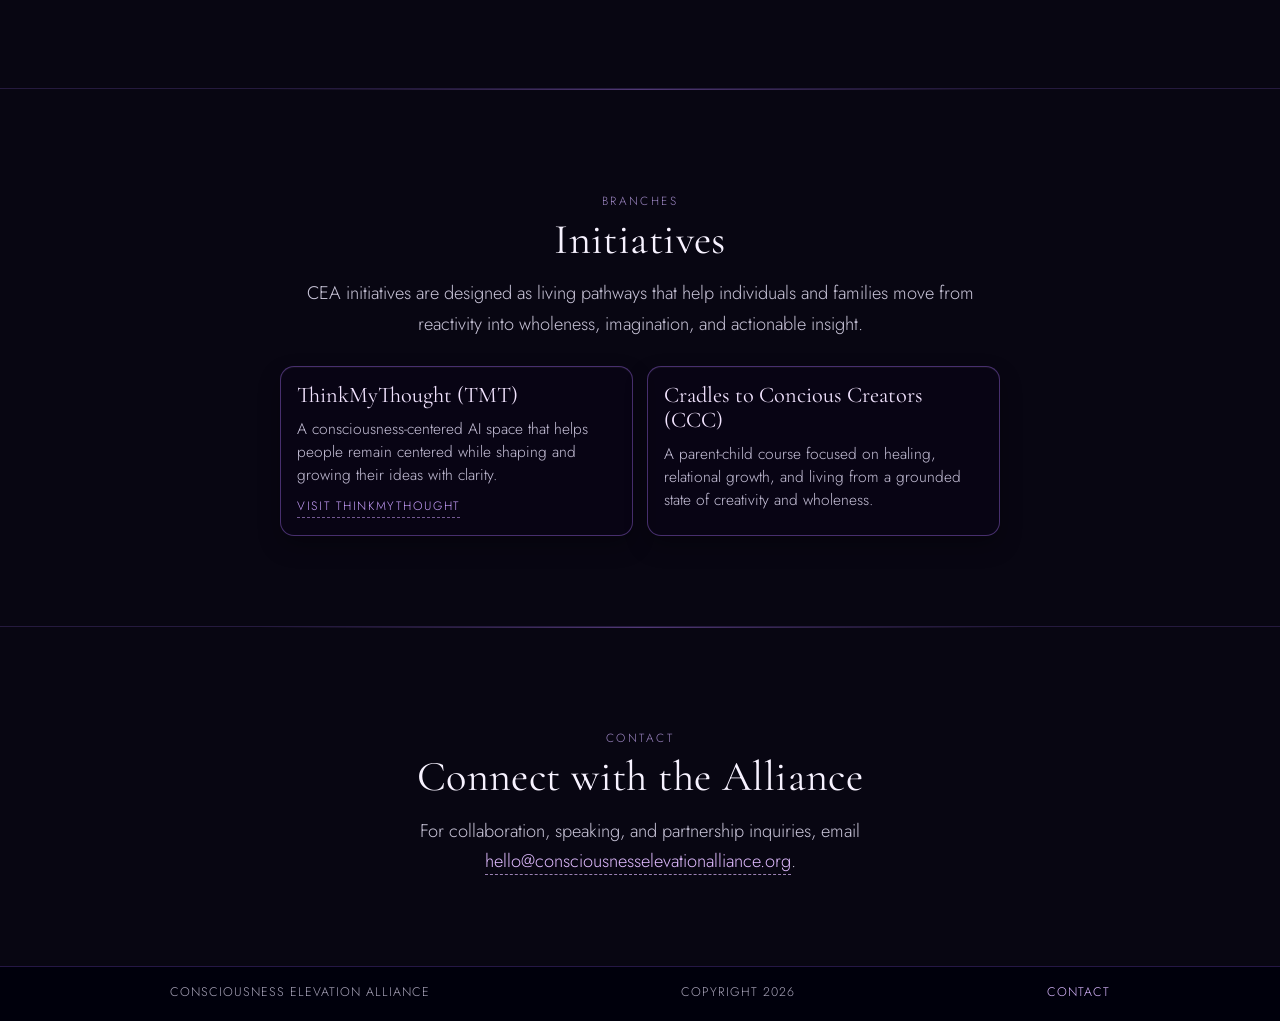
==== commit 0ce2cf07: "Update homepage hero visuals and content" ====
--- a/index.html
+++ b/index.html
@@ -106,75 +106,6 @@
       pointer-events: all;
     }
 
-    .zone-ring {
-      fill: none;
-      stroke: var(--zone-color, #ffffff);
-      stroke-width: 2;
-      stroke-dasharray: 5 6;
-      opacity: 0;
-      transition: opacity 240ms ease;
-      pointer-events: none;
-    }
-
-    .zone-label {
-      font-family: "Jost", "Segoe UI", sans-serif;
-      font-size: 14px;
-      font-weight: 300;
-      letter-spacing: 0.24em;
-      fill: var(--zone-color, #ffffff);
-      opacity: 0;
-      transition: opacity 240ms ease;
-      pointer-events: none;
-      text-transform: uppercase;
-      text-anchor: middle;
-    }
-
-    .zone.is-active .zone-ring,
-    .zone.is-active .zone-label,
-    .zone:hover .zone-ring,
-    .zone:hover .zone-label,
-    .zone:focus-visible .zone-ring,
-    .zone:focus-visible .zone-label {
-      opacity: 0.95;
-    }
-
-    .zone-tooltip {
-      position: absolute;
-      z-index: 5;
-      width: min(280px, calc(100vw - 2rem));
-      padding: 0.72rem 0.85rem 0.86rem;
-      border-radius: 12px;
-      border: 1px solid var(--tooltip-border);
-      background: var(--tooltip-bg);
-      box-shadow:
-        0 0 0 1px rgba(232, 214, 255, 0.08),
-        0 14px 34px rgba(0, 0, 0, 0.45);
-      backdrop-filter: blur(6px);
-      opacity: 0;
-      pointer-events: none;
-      transform: translate3d(-9999px, -9999px, 0);
-      transition: opacity 190ms ease;
-    }
-
-    .zone-tooltip.is-visible {
-      opacity: 1;
-    }
-
-    .zone-tooltip-title {
-      margin: 0;
-      color: #ead5ff;
-      font-size: 0.78rem;
-      letter-spacing: 0.2em;
-      text-transform: uppercase;
-    }
-
-    .zone-tooltip-copy {
-      margin: 0.42rem 0 0;
-      color: var(--text-soft);
-      font-size: 0.94rem;
-      line-height: 1.4;
-    }
-
     .branch-pills {
       position: absolute;
       left: 50%;
@@ -213,10 +144,10 @@
     }
 
     .pill-tmt {
-      left: 24%;
-      top: 30%;
-      border: 1px solid rgba(85, 204, 85, 0.88);
-      color: #abf3ab;
+      left: calc(7% + 50px);
+      top: calc(5% - 10px);
+      border: 1px solid rgba(174, 117, 255, 0.9);
+      color: #dbc4ff;
     }
 
     .pill-left-soon {
@@ -227,10 +158,10 @@
     }
 
     .pill-leadership {
-      right: 22%;
-      top: 32%;
-      border: 1px solid rgba(221, 170, 68, 0.9);
-      color: #f2d599;
+      right: 7%;
+      top: calc(5% - 10px);
+      border: 1px solid rgba(255, 93, 93, 0.9);
+      color: #ffb3b3;
     }
 
     .pill-right-soon {
@@ -460,7 +391,7 @@
       }
 
       .pill-tmt {
-        left: 18%;
+        left: 6%;
       }
 
       .pill-left-soon {
@@ -468,7 +399,7 @@
       }
 
       .pill-leadership {
-        right: 16%;
+        right: 6%;
       }
 
       .pill-right-soon {
@@ -485,10 +416,6 @@
         display: none;
       }
 
-      .zone-tooltip {
-        display: none;
-      }
-
       .zone {
         pointer-events: none;
       }
@@ -515,10 +442,7 @@
 
       .star-twinkle,
       .content-section,
-      .zone-ring,
-      .zone-label,
-      .branch-pill,
-      .zone-tooltip {
+      .branch-pill {
         animation: none !important;
         transition: none !important;
       }
@@ -527,7 +451,6 @@
 </head>
 <body>
   <section class="hero" id="top" aria-label="Consciousness tree navigation">
-    <img class="hero-logo" src="CEA_logo.png" alt="Consciousness Elevation Alliance logo" />
     <svg class="hero-svg" viewBox="0 0 1200 900" role="img" aria-label="Cosmic tree representing Consciousness Elevation Alliance">
       <defs>
         <linearGradient id="beam-gradient" x1="0" y1="0" x2="0" y2="1">
@@ -535,11 +458,28 @@
           <stop offset="0.36" stop-color="#ffffff" stop-opacity="0.42" />
           <stop offset="1" stop-color="#ffffff" stop-opacity="0" />
         </linearGradient>
+        <linearGradient id="beam-side-gradient" x1="0" y1="0" x2="0" y2="1">
+          <stop offset="0" stop-color="#ffffff" stop-opacity="0.96" />
+          <stop offset="0.36" stop-color="#ffffff" stop-opacity="0.36" />
+          <stop offset="1" stop-color="#ffffff" stop-opacity="0" />
+        </linearGradient>
+        <linearGradient id="beam-outer-gradient" x1="0" y1="0" x2="0" y2="1">
+          <stop offset="0" stop-color="#ffffff" stop-opacity="0.92" />
+          <stop offset="0.36" stop-color="#ffffff" stop-opacity="0.28" />
+          <stop offset="1" stop-color="#ffffff" stop-opacity="0" />
+        </linearGradient>
         <radialGradient id="earth-gradient" cx="50%" cy="35%" r="72%">
           <stop offset="0" stop-color="#351a52" stop-opacity="0.68" />
           <stop offset="0.52" stop-color="#1a0d30" stop-opacity="0.88" />
           <stop offset="1" stop-color="#080310" stop-opacity="0.98" />
         </radialGradient>
+        <linearGradient id="earth-horizon-gradient" x1="0" y1="0" x2="1" y2="0">
+          <stop offset="0" stop-color="#f5e8ff" stop-opacity="0" />
+          <stop offset="0.24" stop-color="#dcc6ff" stop-opacity="0.58" />
+          <stop offset="0.5" stop-color="#f8f0ff" stop-opacity="0.92" />
+          <stop offset="0.76" stop-color="#dcc6ff" stop-opacity="0.58" />
+          <stop offset="1" stop-color="#f5e8ff" stop-opacity="0" />
+        </linearGradient>
         <linearGradient id="horizon-gradient" x1="0" y1="0" x2="1" y2="0">
           <stop offset="0" stop-color="#ff3f57" stop-opacity="0" />
           <stop offset="0.2" stop-color="#ff5a62" stop-opacity="0.44" />
@@ -571,65 +511,49 @@
 
       <g id="stars"></g>
 
-      <path d="M575 0 L625 0 L650 280 L550 280 Z" fill="url(#beam-gradient)" />
-      <ellipse cx="600" cy="760" rx="680" ry="290" fill="url(#earth-gradient)" filter="url(#soft-blur)" />
-      <path d="M40 560 Q600 515 1160 560" stroke="url(#horizon-gradient)" stroke-width="4" fill="none" filter="url(#soft-blur)" />
-      <path d="M40 560 Q600 515 1160 560" stroke="url(#horizon-gradient)" stroke-width="1.6" fill="none" />
-
+      <path d="M594 0 L606 0 L598 280 L500 280 Z" fill="url(#beam-side-gradient)" opacity="0.58" />
+      <path d="M594 0 L606 0 L700 280 L602 280 Z" fill="url(#beam-side-gradient)" opacity="0.58" />
+      <path d="M592 0 L608 0 L560 280 L476 280 Z" fill="url(#beam-outer-gradient)" opacity="0.36" />
+      <path d="M592 0 L608 0 L724 280 L640 280 Z" fill="url(#beam-outer-gradient)" opacity="0.36" />
+      <path d="M590 0 L610 0 L676 280 L524 280 Z" fill="url(#beam-gradient)" />
+      <path d="M-160 900 Q600 500 1360 900 L1360 900 L-160 900 Z" fill="url(#earth-gradient)" filter="url(#soft-blur)" />
+      <path d="M-160 900 Q198 712 556 701" stroke="url(#earth-horizon-gradient)" stroke-width="5" fill="none" filter="url(#soft-blur)" opacity="0.6" stroke-linecap="round" />
+      <path d="M644 701 Q1002 712 1360 900" stroke="url(#earth-horizon-gradient)" stroke-width="5" fill="none" filter="url(#soft-blur)" opacity="0.6" stroke-linecap="round" />
+      <path d="M-160 900 Q198 712 556 701" stroke="url(#earth-horizon-gradient)" stroke-width="2" fill="none" opacity="0.6" stroke-linecap="round" />
+      <path d="M644 701 Q1002 712 1360 900" stroke="url(#earth-horizon-gradient)" stroke-width="2" fill="none" opacity="0.6" stroke-linecap="round" />
       <g id="hero-tree" aria-hidden="true">
-        <image href="tree_reference_only.png" x="110" y="154" width="980" height="540" preserveAspectRatio="xMidYMid meet" filter="url(#tree-image-glow)" />
+        <image href="tree_reference_only.png" x="-47" y="68" width="1294" height="713" preserveAspectRatio="xMidYMid meet" filter="url(#tree-image-glow)" opacity="0.7" />
       </g>
-
-      <circle cx="600" cy="176" r="17" fill="#f5ebff" filter="url(#orb-glow)" />
-      <circle cx="600" cy="176" r="52" fill="url(#crown-gradient)" opacity="0.9" filter="url(#soft-blur)" />
 
       <g class="zone" data-target="vision" data-title="Vision" data-description="The purple canopy holds CEA's highest view of awakened systems and collective flourishing." style="--zone-color:#cc99ff" tabindex="0" role="button" aria-label="Open Vision section">
         <ellipse class="zone-hit" cx="600" cy="258" rx="224" ry="154" />
-        <ellipse class="zone-ring" cx="600" cy="258" rx="234" ry="164" />
-        <text class="zone-label" x="600" y="128">Vision</text>
       </g>
 
       <g class="zone" data-target="about" data-title="About" data-description="The trunk carries steady white light from crown to roots, grounding CEA's foundation." style="--zone-color:#ffaa33" tabindex="0" role="button" aria-label="Open About section">
         <rect class="zone-hit" x="556" y="316" width="88" height="286" rx="44" />
-        <rect class="zone-ring" x="548" y="308" width="104" height="302" rx="52" />
-        <text class="zone-label" x="600" y="456">About</text>
       </g>
 
       <g class="zone" data-target="products" data-title="Products" data-description="The left branch represents living products like ThinkMyThought and emerging initiatives." style="--zone-color:#55cc55" tabindex="0" role="button" aria-label="Open Products section">
         <ellipse class="zone-hit" cx="448" cy="330" rx="178" ry="126" />
-        <ellipse class="zone-ring" cx="448" cy="330" rx="188" ry="136" />
-        <text class="zone-label" x="356" y="238">Products</text>
       </g>
 
       <g class="zone" data-target="leadership" data-title="Leadership" data-description="The right branch reflects leadership, stewardship, and aligned guidance." style="--zone-color:#ddaa44" tabindex="0" role="button" aria-label="Open Leadership section">
         <ellipse class="zone-hit" cx="752" cy="330" rx="178" ry="126" />
-        <ellipse class="zone-ring" cx="752" cy="330" rx="188" ry="136" />
-        <text class="zone-label" x="842" y="238">Leadership</text>
       </g>
 
       <g class="zone" data-target="mission" data-title="Mission" data-description="The roots map how consciousness spreads outward through healing, family, and culture." style="--zone-color:#ff6633" tabindex="0" role="button" aria-label="Open Mission section">
         <ellipse class="zone-hit" cx="600" cy="694" rx="372" ry="126" />
-        <ellipse class="zone-ring" cx="600" cy="694" rx="386" ry="138" />
-        <text class="zone-label" x="600" y="750">Mission</text>
       </g>
     </svg>
 
     <div class="branch-pills" aria-label="Branch initiatives">
       <a class="branch-pill pill-tmt" href="https://thinkmythought.com" target="_blank" rel="noopener noreferrer">ThinkMyThought</a>
-      <span class="branch-pill pill-left-soon">Coming Soon</span>
-      <a class="branch-pill pill-leadership" href="#leadership">Leadership</a>
-      <span class="branch-pill pill-right-soon">Coming Soon</span>
+      <a class="branch-pill pill-leadership" href="#leadership">Cradles to Concious Creators</a>
     </div>
 
-    <div class="zone-tooltip" id="zone-tooltip" aria-hidden="true">
-      <p class="zone-tooltip-title" id="zone-tooltip-title"></p>
-      <p class="zone-tooltip-copy" id="zone-tooltip-copy"></p>
-    </div>
-
     <div class="hero-copy">
-      <p class="hero-kicker">Consciousness Elevation Alliance</p>
-      <h1 class="hero-title">Elevating <span class="hero-title-accent">Human</span> Awareness</h1>
-      <p class="hero-hint">explore the tree - each part is a path</p>
+      <p class="hero-kicker">Elevating Human Awareness</p>
+      <h1 class="hero-title">Consciousness Elevation Alliance</h1>
     </div>
 
     <nav class="mobile-tree-menu" aria-label="Section navigation">
@@ -665,8 +589,8 @@
 
     <section class="content-section reveal" id="products">
       <div class="section-inner">
-        <p class="section-label">Products</p>
-        <h2 class="section-heading">Initiatives on the Branches</h2>
+        <p class="section-label">Branches</p>
+        <h2 class="section-heading">Initiatives</h2>
         <p class="section-copy">
           CEA initiatives are designed as living pathways that help individuals and families move from reactivity into wholeness, imagination, and actionable insight.
         </p>
@@ -688,26 +612,6 @@
       </div>
     </section>
 
-    <section class="content-section reveal" id="leadership">
-      <div class="section-inner">
-        <p class="section-label">Leadership</p>
-        <h2 class="section-heading">Stewardship with Integrity</h2>
-        <p class="section-copy">
-          CEA leadership is oriented around ethical responsibility, long-term systems thinking, and care for the social impacts of every initiative. Our guiding principle is simple: consciousness must remain at the center of innovation.
-        </p>
-      </div>
-    </section>
-
-    <section class="content-section reveal" id="mission">
-      <div class="section-inner">
-        <p class="section-label">Mission</p>
-        <h2 class="section-heading">From Root to Horizon</h2>
-        <p class="section-copy">
-          Our mission is to seed practices, products, and educational experiences that spread like healthy mycelium: quietly, intelligently, and regeneratively. We support people in healing and creating from an integrated inner state that benefits the wider world.
-        </p>
-      </div>
-    </section>
-
     <section class="content-section reveal" id="contact">
       <div class="section-inner">
         <p class="section-label">Contact</p>
@@ -731,9 +635,6 @@
   <script>
     (function () {
       const starsGroup = document.getElementById("stars");
-      const tooltip = document.getElementById("zone-tooltip");
-      const tooltipTitle = document.getElementById("zone-tooltip-title");
-      const tooltipCopy = document.getElementById("zone-tooltip-copy");
       const zones = Array.from(document.querySelectorAll(".zone"));
       const pulseRoots = Array.from(document.querySelectorAll(".pulse-root"));
       const revealSections = Array.from(document.querySelectorAll(".reveal"));
@@ -761,48 +662,6 @@
         starsGroup.appendChild(star);
       }
 
-      function clamp(value, min, max) {
-        return Math.max(min, Math.min(max, value));
-      }
-
-      function showTooltip(zone, x, y) {
-        if (window.matchMedia("(max-width: 860px)").matches) {
-          return;
-        }
-        tooltipTitle.textContent = zone.dataset.title || "";
-        tooltipCopy.textContent = zone.dataset.description || "";
-        const tooltipWidth = tooltip.offsetWidth || 280;
-        const tooltipHeight = tooltip.offsetHeight || 92;
-        const offset = 16;
-        const left = clamp(x + offset, 8, window.innerWidth - tooltipWidth - 8);
-        const top = clamp(y - tooltipHeight - offset, 8, window.innerHeight - tooltipHeight - 8);
-        tooltip.style.transform = "translate3d(" + left + "px," + top + "px,0)";
-        tooltip.classList.add("is-visible");
-        tooltip.setAttribute("aria-hidden", "false");
-      }
-
-      function hideTooltip() {
-        tooltip.classList.remove("is-visible");
-        tooltip.setAttribute("aria-hidden", "true");
-      }
-
-      function getZoneCenter(zone) {
-        const box = zone.getBoundingClientRect();
-        return {
-          x: box.left + box.width / 2,
-          y: box.top + box.height / 2
-        };
-      }
-
-      function activateZone(zone) {
-        zones.forEach((entry) => entry.classList.remove("is-active"));
-        zone.classList.add("is-active");
-      }
-
-      function resetZone() {
-        zones.forEach((entry) => entry.classList.remove("is-active"));
-      }
-
       function scrollToTarget(id) {
         const target = document.getElementById(id);
         if (!target) {
@@ -812,31 +671,6 @@
       }
 
       zones.forEach((zone) => {
-        zone.addEventListener("mouseenter", (event) => {
-          activateZone(zone);
-          showTooltip(zone, event.clientX, event.clientY);
-        });
-
-        zone.addEventListener("mousemove", (event) => {
-          showTooltip(zone, event.clientX, event.clientY);
-        });
-
-        zone.addEventListener("mouseleave", () => {
-          resetZone();
-          hideTooltip();
-        });
-
-        zone.addEventListener("focus", () => {
-          activateZone(zone);
-          const center = getZoneCenter(zone);
-          showTooltip(zone, center.x, center.y);
-        });
-
-        zone.addEventListener("blur", () => {
-          resetZone();
-          hideTooltip();
-        });
-
         zone.addEventListener("click", (event) => {
           event.preventDefault();
           scrollToTarget(zone.dataset.target);
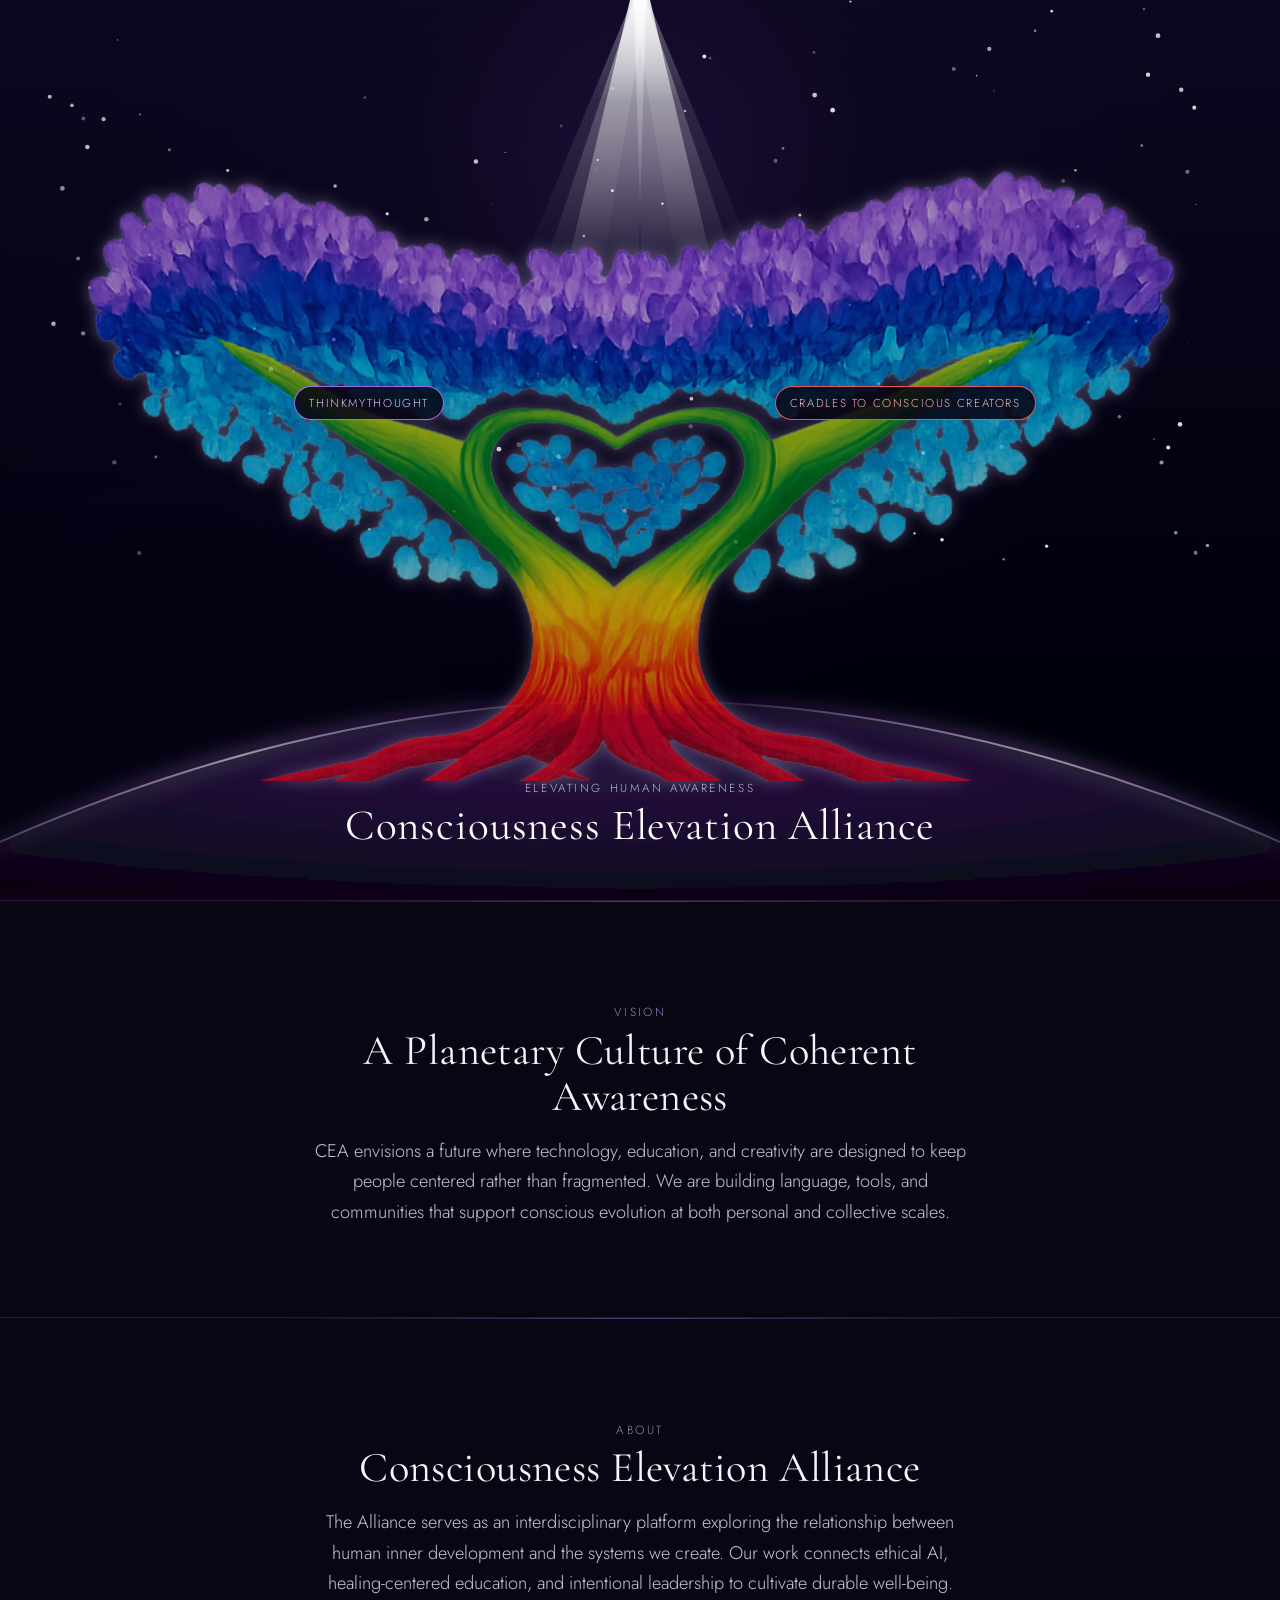
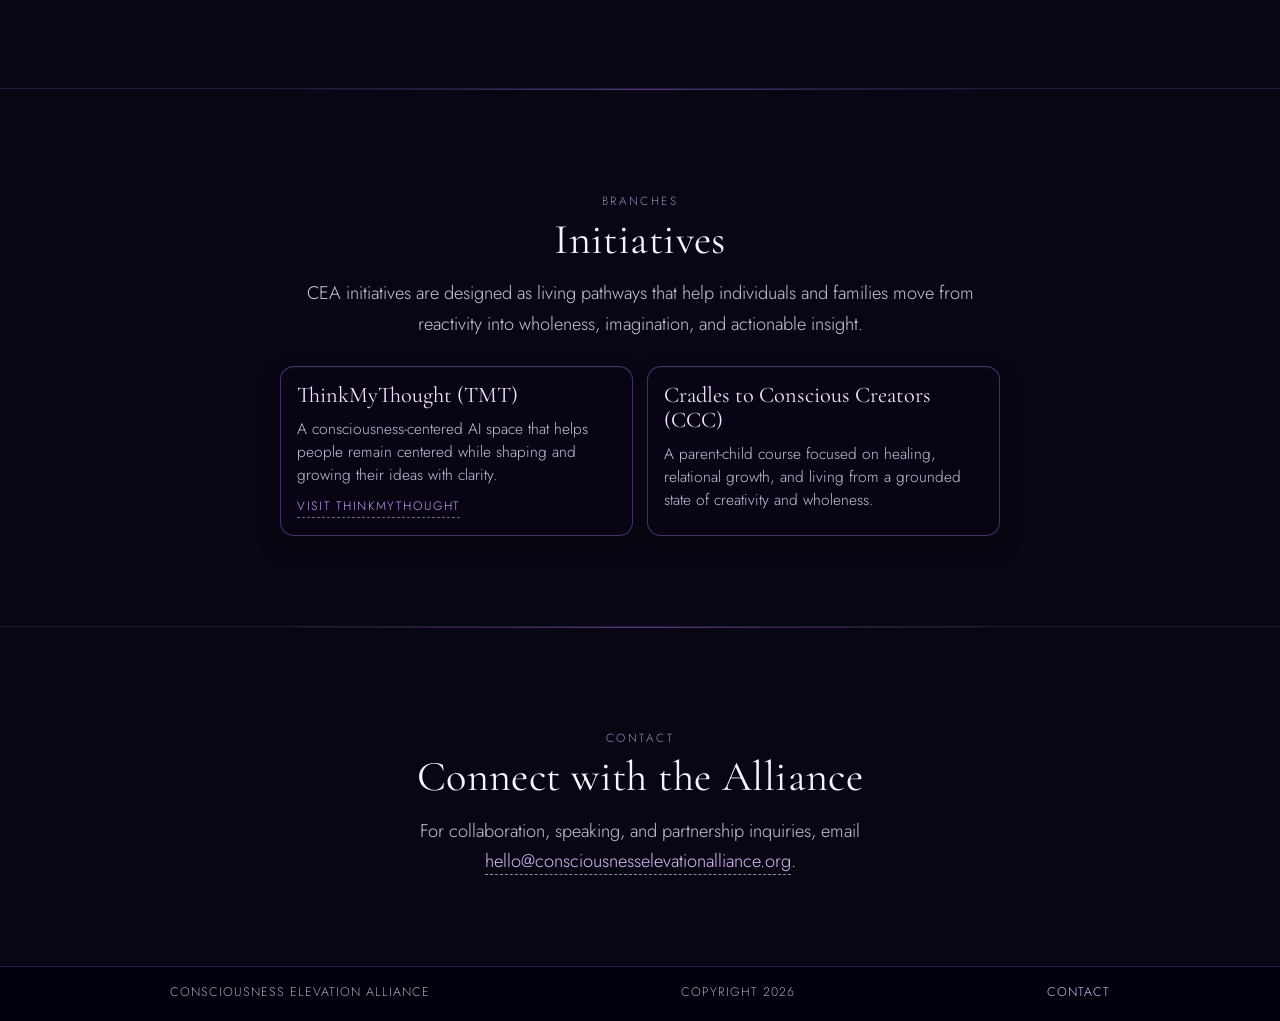
==== commit 792d762e: "Fix Conscious spelling in site content" ====
--- a/index.html
+++ b/index.html
@@ -548,7 +548,7 @@
 
     <div class="branch-pills" aria-label="Branch initiatives">
       <a class="branch-pill pill-tmt" href="https://thinkmythought.com" target="_blank" rel="noopener noreferrer">ThinkMyThought</a>
-      <a class="branch-pill pill-leadership" href="#leadership">Cradles to Concious Creators</a>
+      <a class="branch-pill pill-leadership" href="#leadership">Cradles to Conscious Creators</a>
     </div>
 
     <div class="hero-copy">
@@ -603,7 +603,7 @@
             <a class="product-link" href="https://thinkmythought.com" target="_blank" rel="noopener noreferrer">Visit ThinkMyThought</a>
           </article>
           <article class="product-card">
-            <h3>Cradles to Concious Creators (CCC)</h3>
+            <h3>Cradles to Conscious Creators (CCC)</h3>
             <p>
               A parent-child course focused on healing, relational growth, and living from a grounded state of creativity and wholeness.
             </p>
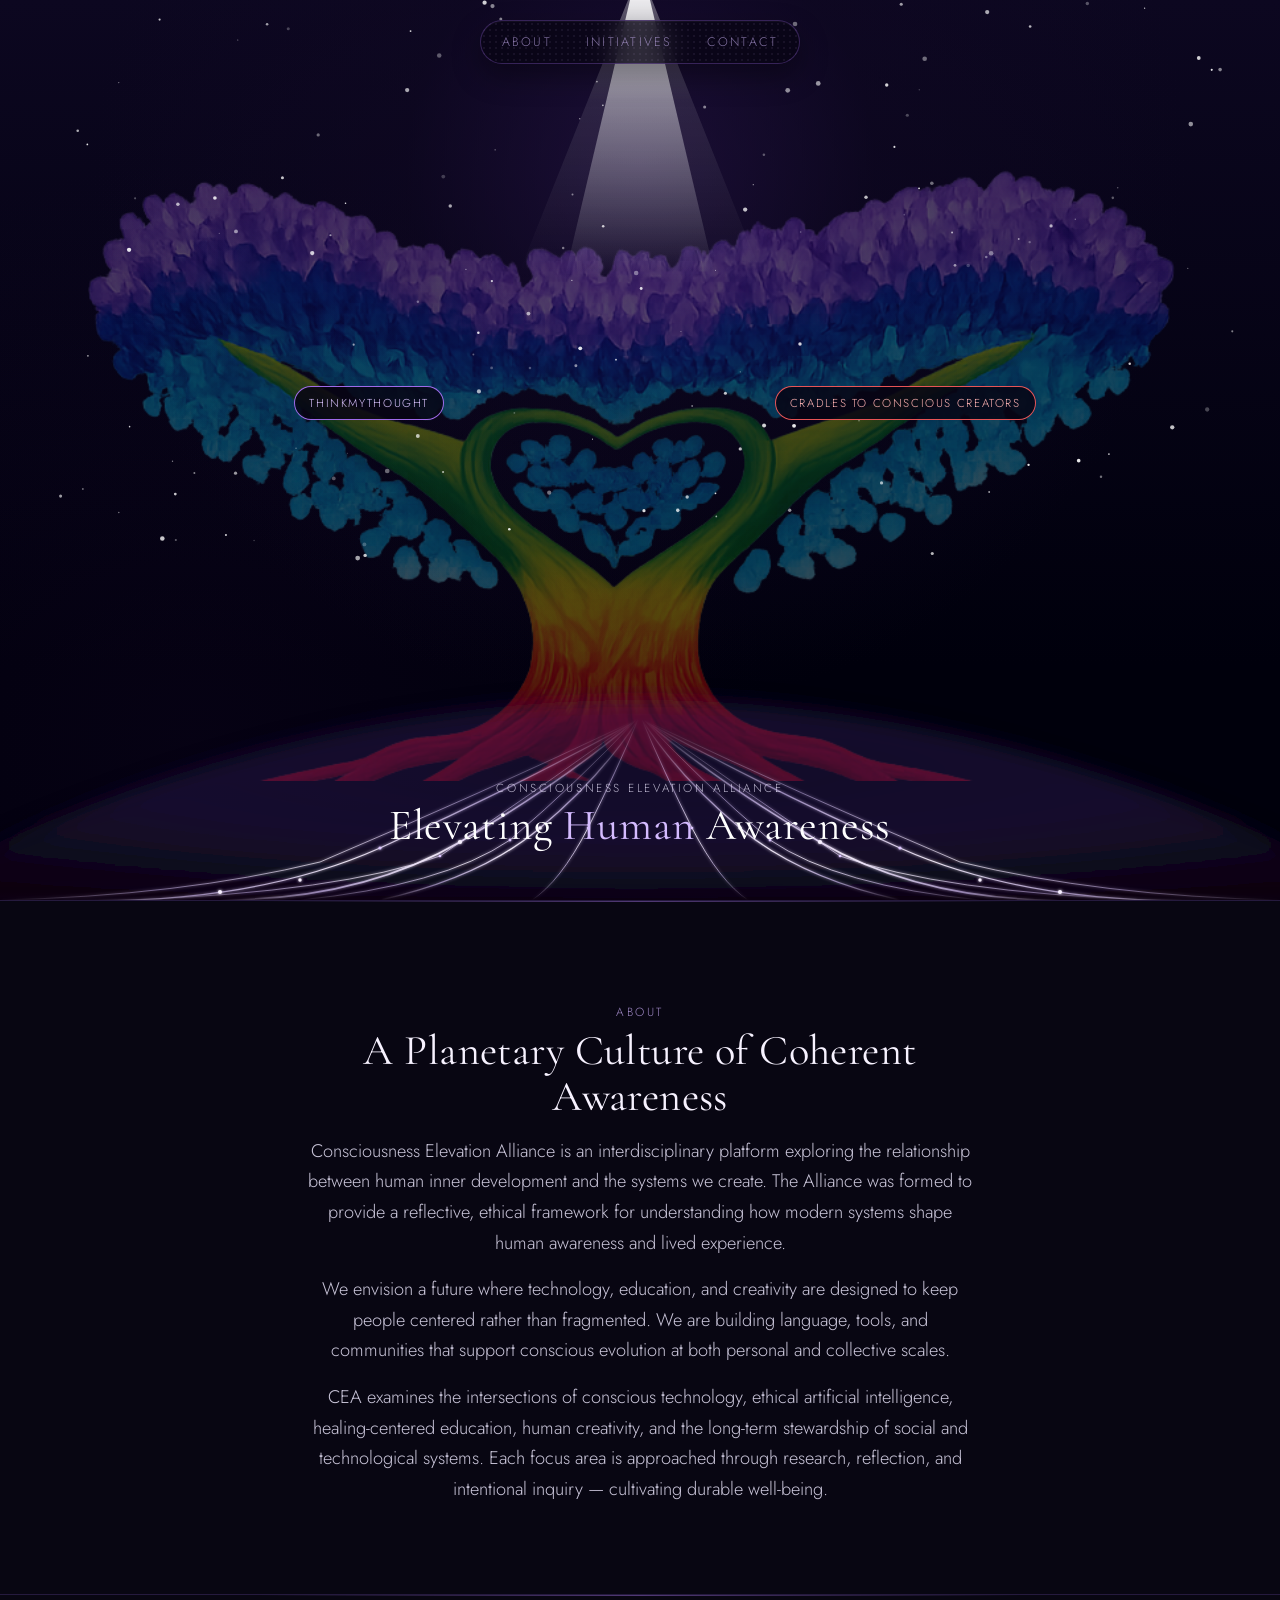
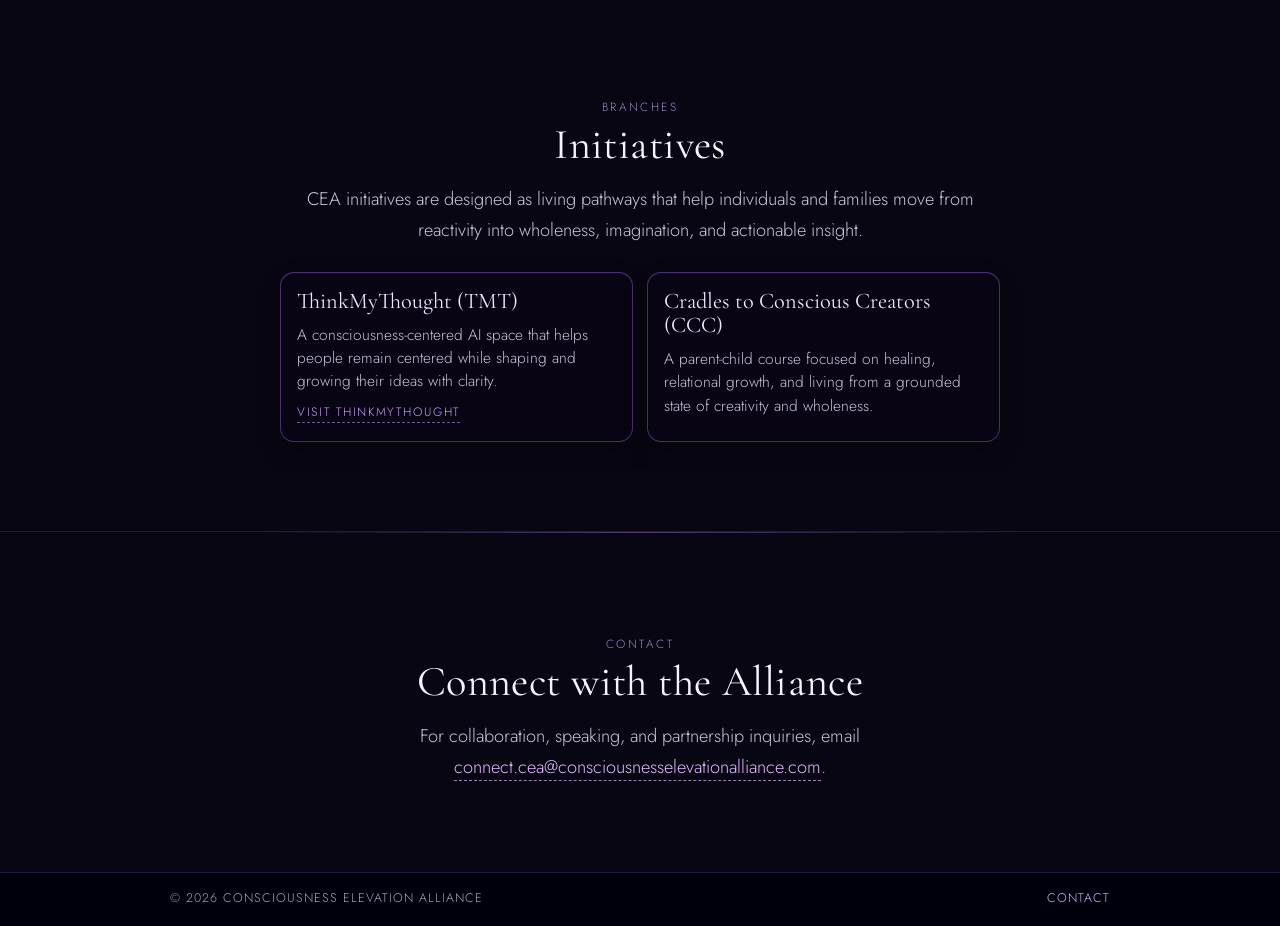
==== commit cef0a07f: "Restructure to single-page site with sticky top nav Co-Authored-By: Claude Opus 4.7 (1M context) <no" ====
--- a/index.html
+++ b/index.html
@@ -18,8 +18,6 @@
       --text-dim: rgba(239, 235, 255, 0.58);
       --label-purple: rgba(208, 178, 255, 0.74);
       --line-soft: rgba(168, 122, 242, 0.36);
-      --tooltip-bg: rgba(6, 3, 18, 0.92);
-      --tooltip-border: rgba(162, 111, 245, 0.72);
     }
 
     * {
@@ -42,6 +40,71 @@
     a {
       color: inherit;
       text-decoration: none;
+    }
+
+    .cea-nav {
+      position: sticky;
+      top: 0;
+      z-index: 50;
+      display: flex;
+      justify-content: center;
+      pointer-events: none;
+      padding: clamp(10px, 1.6vw, 20px) 1rem 0;
+      margin-bottom: calc(-1 * (clamp(10px, 1.6vw, 20px) + 44px));
+    }
+
+    .cea-nav ul {
+      list-style: none;
+      margin: 0;
+      padding: 5px;
+      display: inline-flex;
+      gap: 2px;
+      border-radius: 999px;
+      background:
+        radial-gradient(circle, rgba(212, 187, 255, 0.07) 1px, transparent 1.4px) 0 0 / 6px 6px,
+        rgba(8, 5, 20, 0.78);
+      border: 1px solid rgba(174, 117, 255, 0.28);
+      box-shadow:
+        inset 0 1px 0 rgba(255, 255, 255, 0.04),
+        0 12px 28px rgba(0, 0, 0, 0.35);
+      backdrop-filter: blur(14px);
+      -webkit-backdrop-filter: blur(14px);
+      pointer-events: auto;
+    }
+
+    .cea-nav a {
+      display: inline-flex;
+      align-items: center;
+      justify-content: center;
+      padding: 7px 16px;
+      border-radius: 999px;
+      color: rgba(212, 187, 255, 0.6);
+      font-size: 0.78rem;
+      font-weight: 300;
+      letter-spacing: 0.18em;
+      text-transform: uppercase;
+      white-space: nowrap;
+      transition:
+        color 180ms ease,
+        background 180ms ease,
+        box-shadow 180ms ease;
+    }
+
+    .cea-nav a:hover {
+      color: #ffffff;
+      background: rgba(212, 187, 255, 0.08);
+    }
+
+    .cea-nav a:focus-visible {
+      color: #ffffff;
+      background: rgba(212, 187, 255, 0.08);
+      outline: none;
+      box-shadow: 0 0 0 2px rgba(212, 187, 255, 0.55);
+    }
+
+    .cea-nav a.is-active {
+      color: #ffffff;
+      background: rgba(212, 187, 255, 0.16);
     }
 
     .hero {
@@ -63,21 +126,6 @@
       z-index: 1;
     }
 
-    .hero-logo {
-      position: absolute;
-      left: clamp(0.9rem, 2.4vw, 1.7rem);
-      top: clamp(0.9rem, 2.2vw, 1.5rem);
-      width: clamp(74px, 10vw, 116px);
-      height: auto;
-      z-index: 7;
-      filter:
-        drop-shadow(0 0 10px rgba(170, 120, 255, 0.36))
-        drop-shadow(0 8px 22px rgba(0, 0, 0, 0.5));
-      opacity: 0.9;
-      pointer-events: none;
-      user-select: none;
-    }
-
     #stars circle {
       fill: #ffffff;
     }
@@ -96,14 +144,32 @@
       }
     }
 
-    .zone {
-      cursor: pointer;
-      outline: none;
-    }
-
-    .zone-hit {
-      fill: rgba(255, 255, 255, 0.001);
-      pointer-events: all;
+    #root-veins path {
+      animation: vein-pulse 7.4s ease-in-out infinite;
+    }
+
+    #root-veins .vein-node {
+      animation: node-pulse 5.6s ease-in-out infinite;
+    }
+
+    @keyframes vein-pulse {
+      0%,
+      100% {
+        opacity: 0.58;
+      }
+      50% {
+        opacity: 0.96;
+      }
+    }
+
+    @keyframes node-pulse {
+      0%,
+      100% {
+        opacity: 0.42;
+      }
+      50% {
+        opacity: 1;
+      }
     }
 
     .branch-pills {
@@ -136,11 +202,17 @@
         border-color 210ms ease;
     }
 
-    .branch-pill:hover,
+    .branch-pill:hover {
+      transform: translateY(-1px);
+      box-shadow: 0 8px 20px rgba(43, 26, 72, 0.42);
+    }
+
     .branch-pill:focus-visible {
       transform: translateY(-1px);
-      box-shadow: 0 8px 20px rgba(43, 26, 72, 0.42);
       outline: none;
+      box-shadow:
+        0 0 0 2px rgba(212, 187, 255, 0.7),
+        0 8px 20px rgba(43, 26, 72, 0.42);
     }
 
     .pill-tmt {
@@ -150,25 +222,11 @@
       color: #dbc4ff;
     }
 
-    .pill-left-soon {
-      left: 20%;
-      top: 46%;
-      border: 1px solid rgba(174, 117, 255, 0.8);
-      color: #dbc4ff;
-    }
-
-    .pill-leadership {
+    .pill-ccc {
       right: 7%;
       top: calc(5% - 10px);
       border: 1px solid rgba(255, 93, 93, 0.9);
       color: #ffb3b3;
-    }
-
-    .pill-right-soon {
-      right: 19%;
-      top: 48%;
-      border: 1px solid rgba(174, 117, 255, 0.8);
-      color: #dbc4ff;
     }
 
     .hero-copy {
@@ -212,39 +270,6 @@
       text-transform: lowercase;
     }
 
-    .mobile-tree-menu {
-      display: none;
-      position: absolute;
-      left: 0;
-      right: 0;
-      bottom: 0;
-      z-index: 6;
-      padding: 0.8rem 0.8rem 1rem;
-      background: linear-gradient(180deg, rgba(0, 0, 12, 0), rgba(0, 0, 12, 0.84) 28%, rgba(0, 0, 12, 0.92) 100%);
-      overflow-x: auto;
-      gap: 0.6rem;
-      justify-content: flex-start;
-      scrollbar-width: thin;
-    }
-
-    .mobile-tree-menu a {
-      flex: 0 0 auto;
-      display: inline-flex;
-      align-items: center;
-      justify-content: center;
-      min-height: 34px;
-      padding: 0 11px;
-      border-radius: 999px;
-      border: 1px solid rgba(186, 136, 255, 0.62);
-      background: rgba(10, 5, 22, 0.88);
-      color: #e4ccff;
-      font-size: 0.68rem;
-      font-weight: 300;
-      letter-spacing: 0.2em;
-      text-transform: uppercase;
-      white-space: nowrap;
-    }
-
     main {
       position: relative;
       z-index: 2;
@@ -254,6 +279,7 @@
     .content-section {
       position: relative;
       padding: clamp(3.6rem, 8vw, 6.6rem) 1.25rem clamp(3.2rem, 7vw, 6rem);
+      scroll-margin-top: clamp(64px, 10vh, 96px);
       border-top: 1px solid rgba(130, 88, 201, 0.24);
       opacity: 0;
       transform: translateY(22px);
@@ -394,34 +420,14 @@
         left: 6%;
       }
 
-      .pill-left-soon {
-        left: 12%;
-      }
-
-      .pill-leadership {
+      .pill-ccc {
         right: 6%;
       }
-
-      .pill-right-soon {
-        right: 11%;
-      }
     }
 
     @media (max-width: 860px) {
-      .mobile-tree-menu {
-        display: flex;
-      }
-
       .branch-pills {
         display: none;
-      }
-
-      .zone {
-        pointer-events: none;
-      }
-
-      .hero-copy {
-        bottom: 5.5rem;
       }
 
       .hero-title {
@@ -435,6 +441,18 @@
       }
     }
 
+    @media (max-width: 540px) {
+      .cea-nav ul {
+        padding: 4px;
+      }
+
+      .cea-nav a {
+        padding: 6px 11px;
+        font-size: 0.7rem;
+        letter-spacing: 0.14em;
+      }
+    }
+
     @media (prefers-reduced-motion: reduce) {
       html {
         scroll-behavior: auto;
@@ -442,7 +460,9 @@
 
       .star-twinkle,
       .content-section,
-      .branch-pill {
+      .branch-pill,
+      #root-veins path,
+      #root-veins .vein-node {
         animation: none !important;
         transition: none !important;
       }
@@ -450,7 +470,15 @@
   </style>
 </head>
 <body>
-  <section class="hero" id="top" aria-label="Consciousness tree navigation">
+  <nav class="cea-nav" aria-label="Primary">
+    <ul>
+      <li><a href="#about">About</a></li>
+      <li><a href="#initiatives">Initiatives</a></li>
+      <li><a href="#contact">Contact</a></li>
+    </ul>
+  </nav>
+
+  <section class="hero" id="top" aria-label="Consciousness tree">
     <svg class="hero-svg" viewBox="0 0 1200 900" role="img" aria-label="Cosmic tree representing Consciousness Elevation Alliance">
       <defs>
         <linearGradient id="beam-gradient" x1="0" y1="0" x2="0" y2="1">
@@ -469,7 +497,7 @@
           <stop offset="1" stop-color="#ffffff" stop-opacity="0" />
         </linearGradient>
         <radialGradient id="earth-gradient" cx="50%" cy="35%" r="72%">
-          <stop offset="0" stop-color="#351a52" stop-opacity="0.68" />
+          <stop offset="0" stop-color="#1a1040" stop-opacity="0.55" />
           <stop offset="0.52" stop-color="#1a0d30" stop-opacity="0.88" />
           <stop offset="1" stop-color="#080310" stop-opacity="0.98" />
         </radialGradient>
@@ -480,114 +508,103 @@
           <stop offset="0.76" stop-color="#dcc6ff" stop-opacity="0.58" />
           <stop offset="1" stop-color="#f5e8ff" stop-opacity="0" />
         </linearGradient>
-        <linearGradient id="horizon-gradient" x1="0" y1="0" x2="1" y2="0">
-          <stop offset="0" stop-color="#ff3f57" stop-opacity="0" />
-          <stop offset="0.2" stop-color="#ff5a62" stop-opacity="0.44" />
-          <stop offset="0.5" stop-color="#ff5867" stop-opacity="0.86" />
-          <stop offset="0.8" stop-color="#ff5a62" stop-opacity="0.44" />
-          <stop offset="1" stop-color="#ff3f57" stop-opacity="0" />
-        </linearGradient>
-        <radialGradient id="crown-gradient" cx="50%" cy="52%" r="62%">
-          <stop offset="0" stop-color="#f7ebff" stop-opacity="0.98" />
-          <stop offset="0.36" stop-color="#b08fff" stop-opacity="0.86" />
-          <stop offset="0.72" stop-color="#6ca8ff" stop-opacity="0.68" />
-          <stop offset="1" stop-color="#6f5cff" stop-opacity="0" />
-        </radialGradient>
         <filter id="soft-blur" x="-40%" y="-40%" width="180%" height="180%">
           <feGaussianBlur stdDeviation="10" />
         </filter>
-        <filter id="orb-glow" x="-80%" y="-80%" width="260%" height="260%">
-          <feGaussianBlur stdDeviation="4" result="blur" />
+        <filter id="vein-glow" x="-20%" y="-20%" width="140%" height="140%">
+          <feGaussianBlur stdDeviation="1.4" result="blur" />
           <feMerge>
             <feMergeNode in="blur" />
             <feMergeNode in="SourceGraphic" />
           </feMerge>
         </filter>
-        <filter id="tree-image-glow" x="-28%" y="-35%" width="156%" height="190%">
-          <feDropShadow dx="0" dy="0" stdDeviation="8" flood-color="#29ceff" flood-opacity="0.36" />
-          <feDropShadow dx="0" dy="0" stdDeviation="6" flood-color="#ff4358" flood-opacity="0.28" />
-        </filter>
       </defs>
 
       <g id="stars"></g>
 
-      <path d="M594 0 L606 0 L598 280 L500 280 Z" fill="url(#beam-side-gradient)" opacity="0.58" />
-      <path d="M594 0 L606 0 L700 280 L602 280 Z" fill="url(#beam-side-gradient)" opacity="0.58" />
-      <path d="M592 0 L608 0 L560 280 L476 280 Z" fill="url(#beam-outer-gradient)" opacity="0.36" />
-      <path d="M592 0 L608 0 L724 280 L640 280 Z" fill="url(#beam-outer-gradient)" opacity="0.36" />
+      <path d="M588 0 L612 0 L724 280 L476 280 Z" fill="url(#beam-outer-gradient)" opacity="0.36" />
       <path d="M590 0 L610 0 L676 280 L524 280 Z" fill="url(#beam-gradient)" />
       <path d="M-160 900 Q600 500 1360 900 L1360 900 L-160 900 Z" fill="url(#earth-gradient)" filter="url(#soft-blur)" />
-      <path d="M-160 900 Q198 712 556 701" stroke="url(#earth-horizon-gradient)" stroke-width="5" fill="none" filter="url(#soft-blur)" opacity="0.6" stroke-linecap="round" />
-      <path d="M644 701 Q1002 712 1360 900" stroke="url(#earth-horizon-gradient)" stroke-width="5" fill="none" filter="url(#soft-blur)" opacity="0.6" stroke-linecap="round" />
-      <path d="M-160 900 Q198 712 556 701" stroke="url(#earth-horizon-gradient)" stroke-width="2" fill="none" opacity="0.6" stroke-linecap="round" />
-      <path d="M644 701 Q1002 712 1360 900" stroke="url(#earth-horizon-gradient)" stroke-width="2" fill="none" opacity="0.6" stroke-linecap="round" />
+      <g id="root-veins" filter="url(#vein-glow)">
+        <!-- Primary veins (thicker, brighter) - left side -->
+        <path d="M598 720 Q560 778 500 828 T340 900" stroke="url(#earth-horizon-gradient)" stroke-width="1.3" fill="none" stroke-linecap="round" style="animation-delay: 0s" />
+        <path d="M596 720 Q520 784 420 842 T180 900" stroke="url(#earth-horizon-gradient)" stroke-width="1.5" fill="none" stroke-linecap="round" style="animation-delay: -1.1s" />
+        <path d="M594 722 Q470 790 340 848 T20 900" stroke="url(#earth-horizon-gradient)" stroke-width="1.2" fill="none" stroke-linecap="round" style="animation-delay: -2.4s" />
+
+        <!-- Secondary veins - left side -->
+        <path d="M598 720 Q576 772 548 828 Q520 882 492 900" stroke="url(#earth-horizon-gradient)" stroke-width="0.9" fill="none" stroke-linecap="round" style="animation-delay: -0.6s" />
+        <path d="M596 720 Q540 780 470 840 Q402 886 260 900" stroke="url(#earth-horizon-gradient)" stroke-width="0.85" fill="none" stroke-linecap="round" style="animation-delay: -1.8s" />
+        <path d="M594 721 Q500 788 400 856 Q300 892 90 900" stroke="url(#earth-horizon-gradient)" stroke-width="0.8" fill="none" stroke-linecap="round" style="animation-delay: -3s" />
+        <path d="M592 722 Q440 794 280 862 Q140 896 -40 900" stroke="url(#earth-horizon-gradient)" stroke-width="0.75" fill="none" stroke-linecap="round" style="animation-delay: -3.7s" />
+
+        <!-- Primary veins (thicker, brighter) - right side -->
+        <path d="M602 720 Q640 778 700 828 T860 900" stroke="url(#earth-horizon-gradient)" stroke-width="1.3" fill="none" stroke-linecap="round" style="animation-delay: -0.3s" />
+        <path d="M604 720 Q680 784 780 842 T1020 900" stroke="url(#earth-horizon-gradient)" stroke-width="1.5" fill="none" stroke-linecap="round" style="animation-delay: -1.4s" />
+        <path d="M606 722 Q730 790 860 848 T1180 900" stroke="url(#earth-horizon-gradient)" stroke-width="1.2" fill="none" stroke-linecap="round" style="animation-delay: -2.7s" />
+
+        <!-- Secondary veins - right side -->
+        <path d="M602 720 Q624 772 652 828 Q680 882 708 900" stroke="url(#earth-horizon-gradient)" stroke-width="0.9" fill="none" stroke-linecap="round" style="animation-delay: -0.9s" />
+        <path d="M604 720 Q660 780 730 840 Q798 886 940 900" stroke="url(#earth-horizon-gradient)" stroke-width="0.85" fill="none" stroke-linecap="round" style="animation-delay: -2.1s" />
+        <path d="M606 721 Q700 788 800 856 Q900 892 1110 900" stroke="url(#earth-horizon-gradient)" stroke-width="0.8" fill="none" stroke-linecap="round" style="animation-delay: -3.3s" />
+        <path d="M608 722 Q760 794 920 862 Q1060 896 1240 900" stroke="url(#earth-horizon-gradient)" stroke-width="0.75" fill="none" stroke-linecap="round" style="animation-delay: -4s" />
+
+        <!-- Node dots along the veins -->
+        <!-- left side -->
+        <circle class="vein-node" cx="500" cy="828" r="1.8" fill="#f8f0ff" style="animation-delay: 0s" />
+        <circle class="vein-node" cx="420" cy="842" r="2.1" fill="#f8f0ff" style="animation-delay: -0.7s" />
+        <circle class="vein-node" cx="340" cy="848" r="1.6" fill="#dcc6ff" style="animation-delay: -1.4s" />
+        <circle class="vein-node" cx="548" cy="828" r="1.3" fill="#dcc6ff" style="animation-delay: -2.1s" />
+        <circle class="vein-node" cx="470" cy="840" r="1.4" fill="#dcc6ff" style="animation-delay: -2.8s" />
+        <circle class="vein-node" cx="260" cy="880" r="1.7" fill="#f8f0ff" style="animation-delay: -3.5s" />
+        <circle class="vein-node" cx="400" cy="856" r="1.3" fill="#dcc6ff" style="animation-delay: -4.2s" />
+        <circle class="vein-node" cx="180" cy="892" r="2" fill="#f8f0ff" style="animation-delay: -4.8s" />
+
+        <!-- right side -->
+        <circle class="vein-node" cx="700" cy="828" r="1.8" fill="#f8f0ff" style="animation-delay: -0.4s" />
+        <circle class="vein-node" cx="780" cy="842" r="2.1" fill="#f8f0ff" style="animation-delay: -1.1s" />
+        <circle class="vein-node" cx="860" cy="848" r="1.6" fill="#dcc6ff" style="animation-delay: -1.8s" />
+        <circle class="vein-node" cx="652" cy="828" r="1.3" fill="#dcc6ff" style="animation-delay: -2.5s" />
+        <circle class="vein-node" cx="730" cy="840" r="1.4" fill="#dcc6ff" style="animation-delay: -3.2s" />
+        <circle class="vein-node" cx="940" cy="880" r="1.7" fill="#f8f0ff" style="animation-delay: -3.9s" />
+        <circle class="vein-node" cx="800" cy="856" r="1.3" fill="#dcc6ff" style="animation-delay: -4.6s" />
+        <circle class="vein-node" cx="1020" cy="892" r="2" fill="#f8f0ff" style="animation-delay: -5.2s" />
+      </g>
       <g id="hero-tree" aria-hidden="true">
-        <image href="tree_reference_only.png" x="-47" y="68" width="1294" height="713" preserveAspectRatio="xMidYMid meet" filter="url(#tree-image-glow)" opacity="0.7" />
+        <image href="tree_reference_only.png" x="-47" y="68" width="1294" height="713" preserveAspectRatio="xMidYMid meet" opacity="0.32" style="mix-blend-mode: screen;" />
       </g>
 
-      <g class="zone" data-target="vision" data-title="Vision" data-description="The purple canopy holds CEA's highest view of awakened systems and collective flourishing." style="--zone-color:#cc99ff" tabindex="0" role="button" aria-label="Open Vision section">
-        <ellipse class="zone-hit" cx="600" cy="258" rx="224" ry="154" />
-      </g>
-
-      <g class="zone" data-target="about" data-title="About" data-description="The trunk carries steady white light from crown to roots, grounding CEA's foundation." style="--zone-color:#ffaa33" tabindex="0" role="button" aria-label="Open About section">
-        <rect class="zone-hit" x="556" y="316" width="88" height="286" rx="44" />
-      </g>
-
-      <g class="zone" data-target="products" data-title="Products" data-description="The left branch represents living products like ThinkMyThought and emerging initiatives." style="--zone-color:#55cc55" tabindex="0" role="button" aria-label="Open Products section">
-        <ellipse class="zone-hit" cx="448" cy="330" rx="178" ry="126" />
-      </g>
-
-      <g class="zone" data-target="leadership" data-title="Leadership" data-description="The right branch reflects leadership, stewardship, and aligned guidance." style="--zone-color:#ddaa44" tabindex="0" role="button" aria-label="Open Leadership section">
-        <ellipse class="zone-hit" cx="752" cy="330" rx="178" ry="126" />
-      </g>
-
-      <g class="zone" data-target="mission" data-title="Mission" data-description="The roots map how consciousness spreads outward through healing, family, and culture." style="--zone-color:#ff6633" tabindex="0" role="button" aria-label="Open Mission section">
-        <ellipse class="zone-hit" cx="600" cy="694" rx="372" ry="126" />
-      </g>
     </svg>
 
     <div class="branch-pills" aria-label="Branch initiatives">
       <a class="branch-pill pill-tmt" href="https://thinkmythought.com" target="_blank" rel="noopener noreferrer">ThinkMyThought</a>
-      <a class="branch-pill pill-leadership" href="#leadership">Cradles to Conscious Creators</a>
+      <a class="branch-pill pill-ccc" href="#initiatives">Cradles to Conscious Creators</a>
     </div>
 
     <div class="hero-copy">
-      <p class="hero-kicker">Elevating Human Awareness</p>
-      <h1 class="hero-title">Consciousness Elevation Alliance</h1>
+      <p class="hero-kicker">Consciousness Elevation Alliance</p>
+      <h1 class="hero-title">Elevating <span class="hero-title-accent">Human</span> Awareness</h1>
     </div>
 
-    <nav class="mobile-tree-menu" aria-label="Section navigation">
-      <a href="#vision">Vision</a>
-      <a href="#about">About</a>
-      <a href="#products">Products</a>
-      <a href="#leadership">Leadership</a>
-      <a href="#mission">Mission</a>
-      <a href="#contact">Contact</a>
-    </nav>
   </section>
 
   <main>
-    <section class="content-section reveal" id="vision">
+    <section class="content-section reveal" id="about">
       <div class="section-inner">
-        <p class="section-label">Vision</p>
+        <p class="section-label">About</p>
         <h2 class="section-heading">A Planetary Culture of Coherent Awareness</h2>
         <p class="section-copy">
-          CEA envisions a future where technology, education, and creativity are designed to keep people centered rather than fragmented. We are building language, tools, and communities that support conscious evolution at both personal and collective scales.
+          Consciousness Elevation Alliance is an interdisciplinary platform exploring the relationship between human inner development and the systems we create. The Alliance was formed to provide a reflective, ethical framework for understanding how modern systems shape human awareness and lived experience.
+        </p>
+        <p class="section-copy">
+          We envision a future where technology, education, and creativity are designed to keep people centered rather than fragmented. We are building language, tools, and communities that support conscious evolution at both personal and collective scales.
+        </p>
+        <p class="section-copy">
+          CEA examines the intersections of conscious technology, ethical artificial intelligence, healing-centered education, human creativity, and the long-term stewardship of social and technological systems. Each focus area is approached through research, reflection, and intentional inquiry — cultivating durable well-being.
         </p>
       </div>
     </section>
 
-    <section class="content-section reveal" id="about">
-      <div class="section-inner">
-        <p class="section-label">About</p>
-        <h2 class="section-heading">Consciousness Elevation Alliance</h2>
-        <p class="section-copy">
-          The Alliance serves as an interdisciplinary platform exploring the relationship between human inner development and the systems we create. Our work connects ethical AI, healing-centered education, and intentional leadership to cultivate durable well-being.
-        </p>
-      </div>
-    </section>
-
-    <section class="content-section reveal" id="products">
+    <section class="content-section reveal" id="initiatives">
       <div class="section-inner">
         <p class="section-label">Branches</p>
         <h2 class="section-heading">Initiatives</h2>
@@ -618,7 +635,7 @@
         <h2 class="section-heading">Connect with the Alliance</h2>
         <p class="section-copy">
           For collaboration, speaking, and partnership inquiries, email
-          <a class="contact-link" href="mailto:hello@consciousnesselevationalliance.org">hello@consciousnesselevationalliance.org</a>.
+          <a class="contact-link" href="mailto:connect.cea@consciousnesselevationalliance.com">connect.cea@consciousnesselevationalliance.com</a>.
         </p>
       </div>
     </section>
@@ -626,8 +643,7 @@
 
   <footer>
     <div class="footer-inner">
-      <span>Consciousness Elevation Alliance</span>
-      <span id="footer-year"></span>
+      <span><span id="footer-year"></span> Consciousness Elevation Alliance</span>
       <a href="#contact">Contact</a>
     </div>
   </footer>
@@ -635,13 +651,11 @@
   <script>
     (function () {
       const starsGroup = document.getElementById("stars");
-      const zones = Array.from(document.querySelectorAll(".zone"));
-      const pulseRoots = Array.from(document.querySelectorAll(".pulse-root"));
       const revealSections = Array.from(document.querySelectorAll(".reveal"));
       const footerYear = document.getElementById("footer-year");
       const reduceMotion = window.matchMedia("(prefers-reduced-motion: reduce)").matches;
 
-      footerYear.textContent = "Copyright " + new Date().getFullYear();
+      footerYear.textContent = "© " + new Date().getFullYear();
 
       const starCount = window.matchMedia("(max-width: 700px)").matches ? 88 : 145;
       for (let i = 0; i < starCount; i += 1) {
@@ -660,56 +674,6 @@
           star.style.animationDuration = (3.6 + Math.random() * 4.4).toFixed(2) + "s";
         }
         starsGroup.appendChild(star);
-      }
-
-      function scrollToTarget(id) {
-        const target = document.getElementById(id);
-        if (!target) {
-          return;
-        }
-        target.scrollIntoView({ behavior: "smooth", block: "start" });
-      }
-
-      zones.forEach((zone) => {
-        zone.addEventListener("click", (event) => {
-          event.preventDefault();
-          scrollToTarget(zone.dataset.target);
-        });
-
-        zone.addEventListener("keydown", (event) => {
-          if (event.key === "Enter" || event.key === " ") {
-            event.preventDefault();
-            scrollToTarget(zone.dataset.target);
-          }
-        });
-      });
-
-      document.querySelectorAll("a[href^='#']").forEach((anchor) => {
-        anchor.addEventListener("click", (event) => {
-          const id = anchor.getAttribute("href").slice(1);
-          if (!id) {
-            return;
-          }
-          const target = document.getElementById(id);
-          if (!target) {
-            return;
-          }
-          event.preventDefault();
-          scrollToTarget(id);
-        });
-      });
-
-      if (!reduceMotion && pulseRoots.length) {
-        const animatePulse = (timestamp) => {
-          const base = 0.36 + Math.sin(timestamp / 980) * 0.15 + Math.sin(timestamp / 2700) * 0.07;
-          pulseRoots.forEach((root, index) => {
-            const variation = Math.sin(timestamp / 830 + index * 0.62) * 0.1;
-            const value = clamp(base + variation, 0.18, 0.82);
-            root.style.opacity = value.toFixed(3);
-          });
-          window.requestAnimationFrame(animatePulse);
-        };
-        window.requestAnimationFrame(animatePulse);
       }
 
       if ("IntersectionObserver" in window) {
@@ -732,6 +696,45 @@
         revealSections.forEach((section) => section.classList.add("is-visible"));
       }
 
+      const navAnchors = Array.from(document.querySelectorAll(".cea-nav a"));
+      const navById = new Map(
+        navAnchors.map((a) => [a.getAttribute("href").slice(1), a])
+      );
+      const navSections = navAnchors
+        .map((a) => document.getElementById(a.getAttribute("href").slice(1)))
+        .filter(Boolean);
+
+      if ("IntersectionObserver" in window && navSections.length) {
+        const ratios = new Map(navSections.map((s) => [s.id, 0]));
+        const navObserver = new IntersectionObserver(
+          (entries) => {
+            entries.forEach((entry) => {
+              ratios.set(entry.target.id, entry.intersectionRatio);
+            });
+            let bestId = null;
+            let bestRatio = 0;
+            ratios.forEach((ratio, id) => {
+              if (ratio > bestRatio) {
+                bestRatio = ratio;
+                bestId = id;
+              }
+            });
+            navAnchors.forEach((a) => a.classList.remove("is-active"));
+            if (bestId && bestRatio > 0) {
+              const active = navById.get(bestId);
+              if (active) {
+                active.classList.add("is-active");
+              }
+            }
+          },
+          {
+            threshold: [0, 0.25, 0.5, 0.75, 1],
+            rootMargin: "-72px 0px 0px 0px"
+          }
+        );
+        navSections.forEach((s) => navObserver.observe(s));
+      }
+
       if (reduceMotion) {
         revealSections.forEach((section) => section.classList.add("is-visible"));
       }
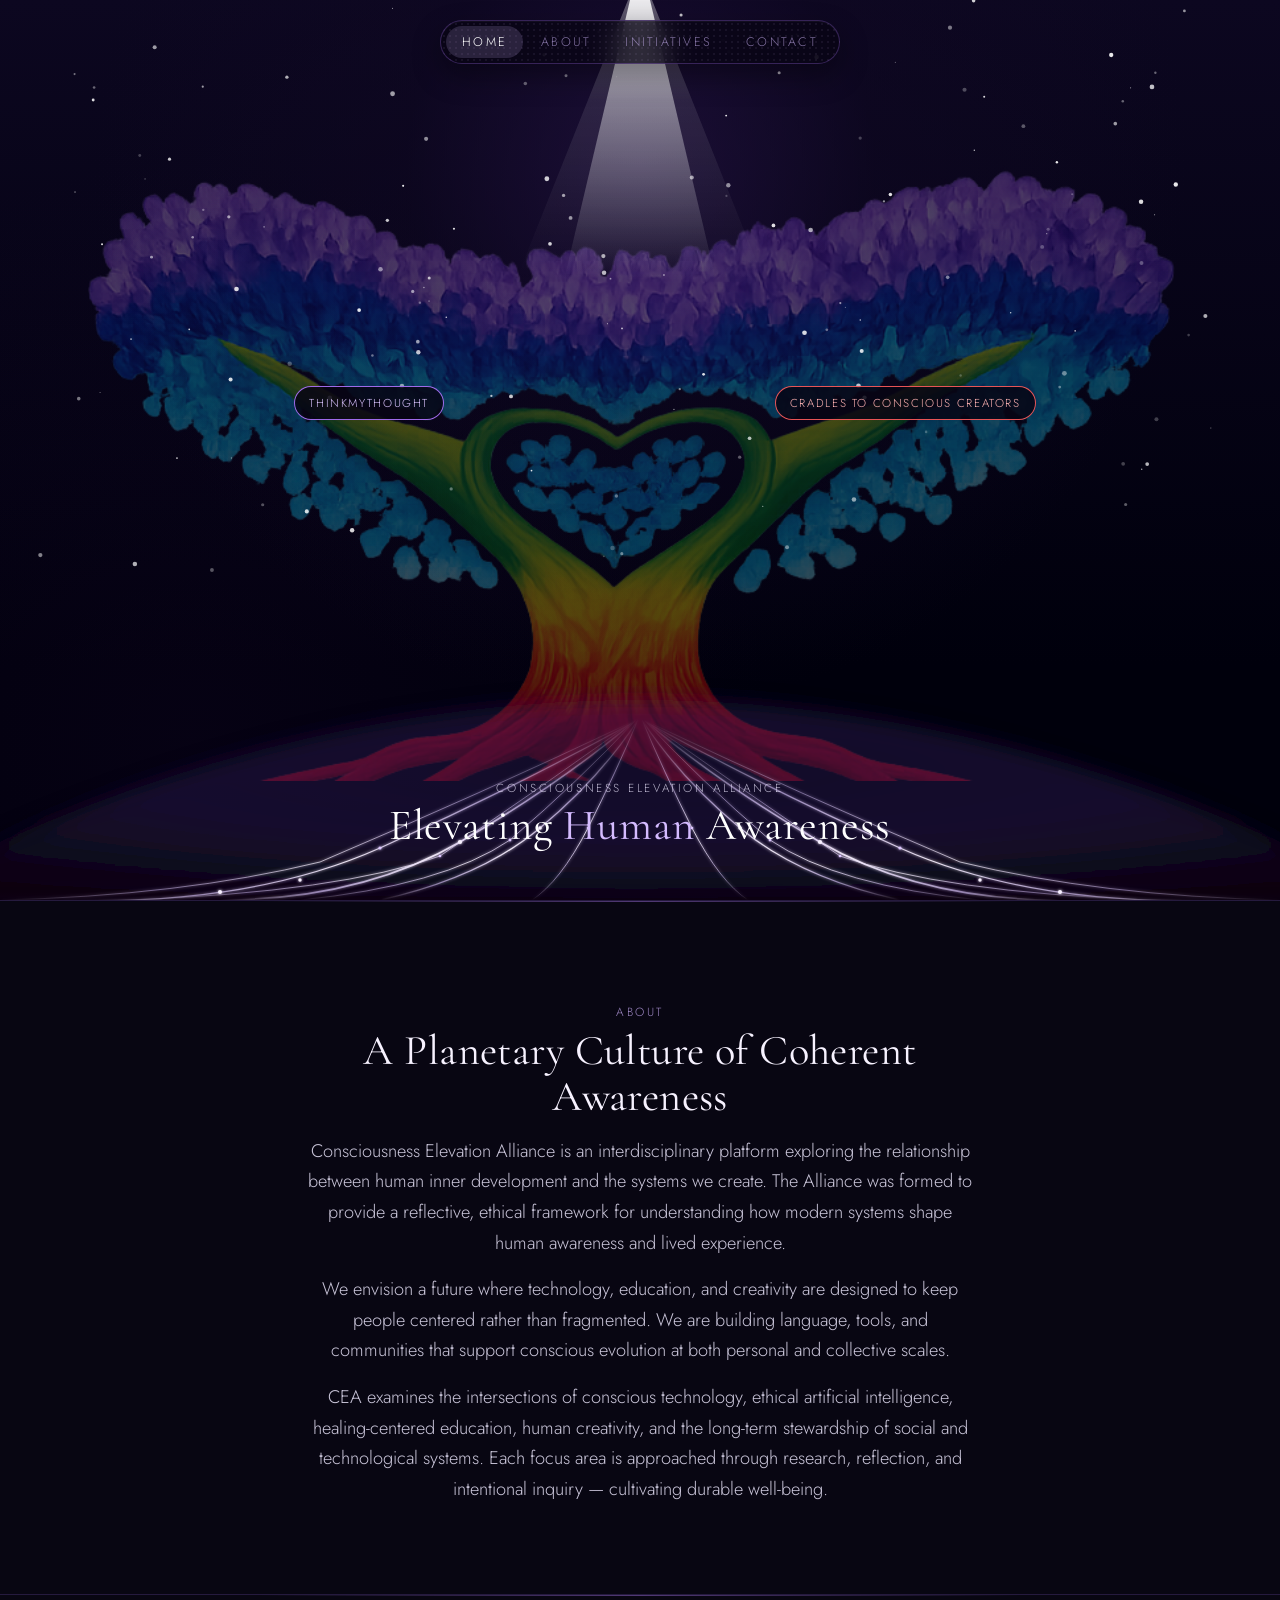
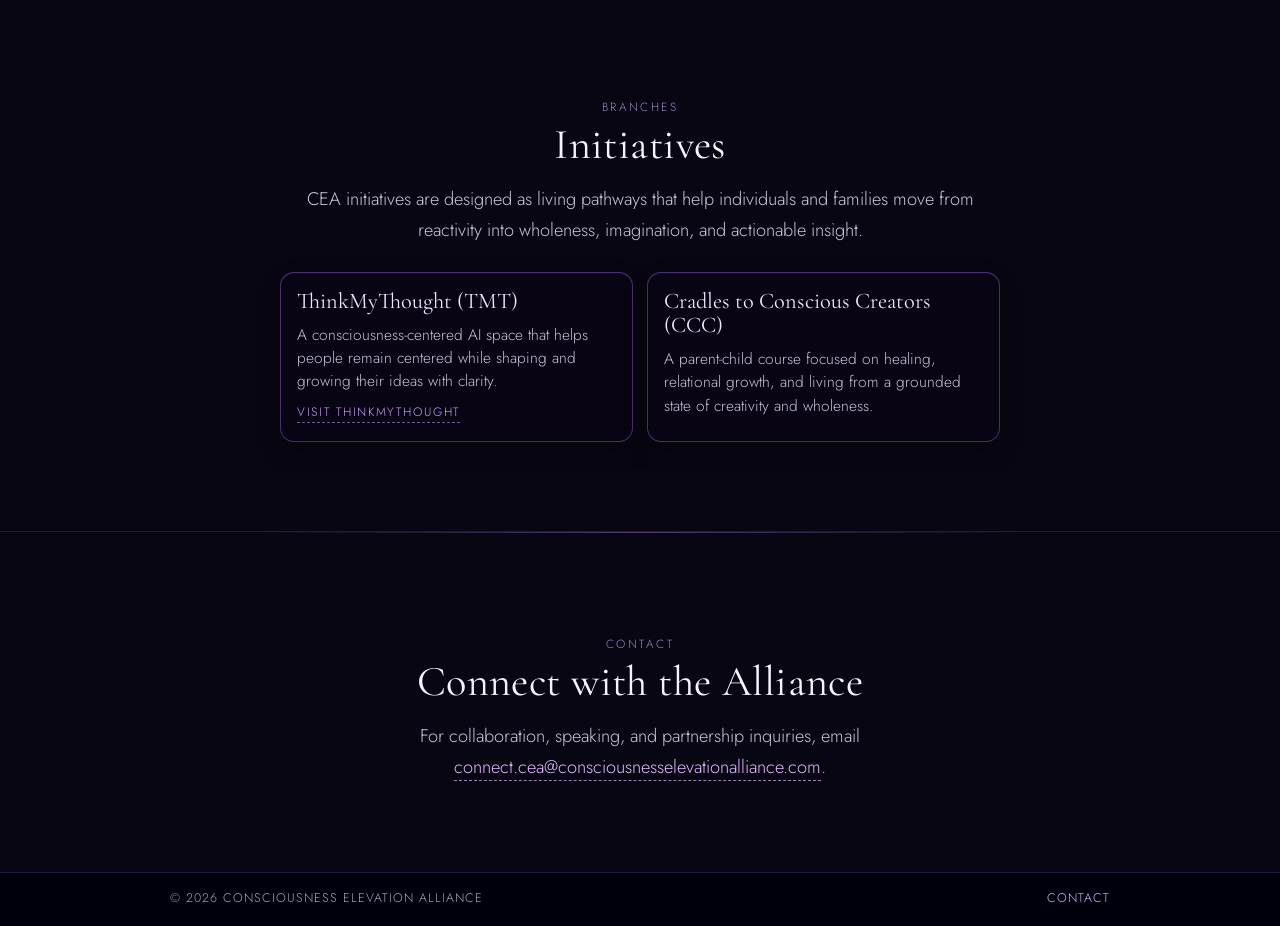
==== commit d25f1faa: "Add Home pill to top nav with reliable at-top active state Co-Authored-By: Claude Opus 4.7 (1M conte" ====
--- a/index.html
+++ b/index.html
@@ -472,6 +472,7 @@
 <body>
   <nav class="cea-nav" aria-label="Primary">
     <ul>
+      <li><a href="#top">Home</a></li>
       <li><a href="#about">About</a></li>
       <li><a href="#initiatives">Initiatives</a></li>
       <li><a href="#contact">Contact</a></li>
@@ -700,39 +701,86 @@
       const navById = new Map(
         navAnchors.map((a) => [a.getAttribute("href").slice(1), a])
       );
+      const homeAnchor = navById.get("top") || null;
+
+      if (homeAnchor) {
+        homeAnchor.addEventListener("click", (event) => {
+          event.preventDefault();
+          window.scrollTo({
+            top: 0,
+            behavior: reduceMotion ? "auto" : "smooth"
+          });
+        });
+      }
+
       const navSections = navAnchors
+        .filter((a) => a !== homeAnchor)
         .map((a) => document.getElementById(a.getAttribute("href").slice(1)))
         .filter(Boolean);
 
-      if ("IntersectionObserver" in window && navSections.length) {
+      if (navSections.length) {
         const ratios = new Map(navSections.map((s) => [s.id, 0]));
-        const navObserver = new IntersectionObserver(
-          (entries) => {
-            entries.forEach((entry) => {
-              ratios.set(entry.target.id, entry.intersectionRatio);
+        const AT_TOP_THRESHOLD = 80;
+
+        const updateActiveNav = () => {
+          navAnchors.forEach((a) => a.classList.remove("is-active"));
+
+          if (window.scrollY < AT_TOP_THRESHOLD) {
+            if (homeAnchor) {
+              homeAnchor.classList.add("is-active");
+            }
+            return;
+          }
+
+          let bestId = null;
+          let bestRatio = 0;
+          ratios.forEach((ratio, id) => {
+            if (ratio > bestRatio) {
+              bestRatio = ratio;
+              bestId = id;
+            }
+          });
+          if (bestId && bestRatio > 0) {
+            const active = navById.get(bestId);
+            if (active) {
+              active.classList.add("is-active");
+            }
+          }
+        };
+
+        if ("IntersectionObserver" in window) {
+          const navObserver = new IntersectionObserver(
+            (entries) => {
+              entries.forEach((entry) => {
+                ratios.set(entry.target.id, entry.intersectionRatio);
+              });
+              updateActiveNav();
+            },
+            {
+              threshold: [0, 0.25, 0.5, 0.75, 1],
+              rootMargin: "-72px 0px 0px 0px"
+            }
+          );
+          navSections.forEach((s) => navObserver.observe(s));
+        }
+
+        let scrollTickQueued = false;
+        window.addEventListener(
+          "scroll",
+          () => {
+            if (scrollTickQueued) {
+              return;
+            }
+            scrollTickQueued = true;
+            window.requestAnimationFrame(() => {
+              scrollTickQueued = false;
+              updateActiveNav();
             });
-            let bestId = null;
-            let bestRatio = 0;
-            ratios.forEach((ratio, id) => {
-              if (ratio > bestRatio) {
-                bestRatio = ratio;
-                bestId = id;
-              }
-            });
-            navAnchors.forEach((a) => a.classList.remove("is-active"));
-            if (bestId && bestRatio > 0) {
-              const active = navById.get(bestId);
-              if (active) {
-                active.classList.add("is-active");
-              }
-            }
           },
-          {
-            threshold: [0, 0.25, 0.5, 0.75, 1],
-            rootMargin: "-72px 0px 0px 0px"
-          }
+          { passive: true }
         );
-        navSections.forEach((s) => navObserver.observe(s));
+
+        updateActiveNav();
       }
 
       if (reduceMotion) {
